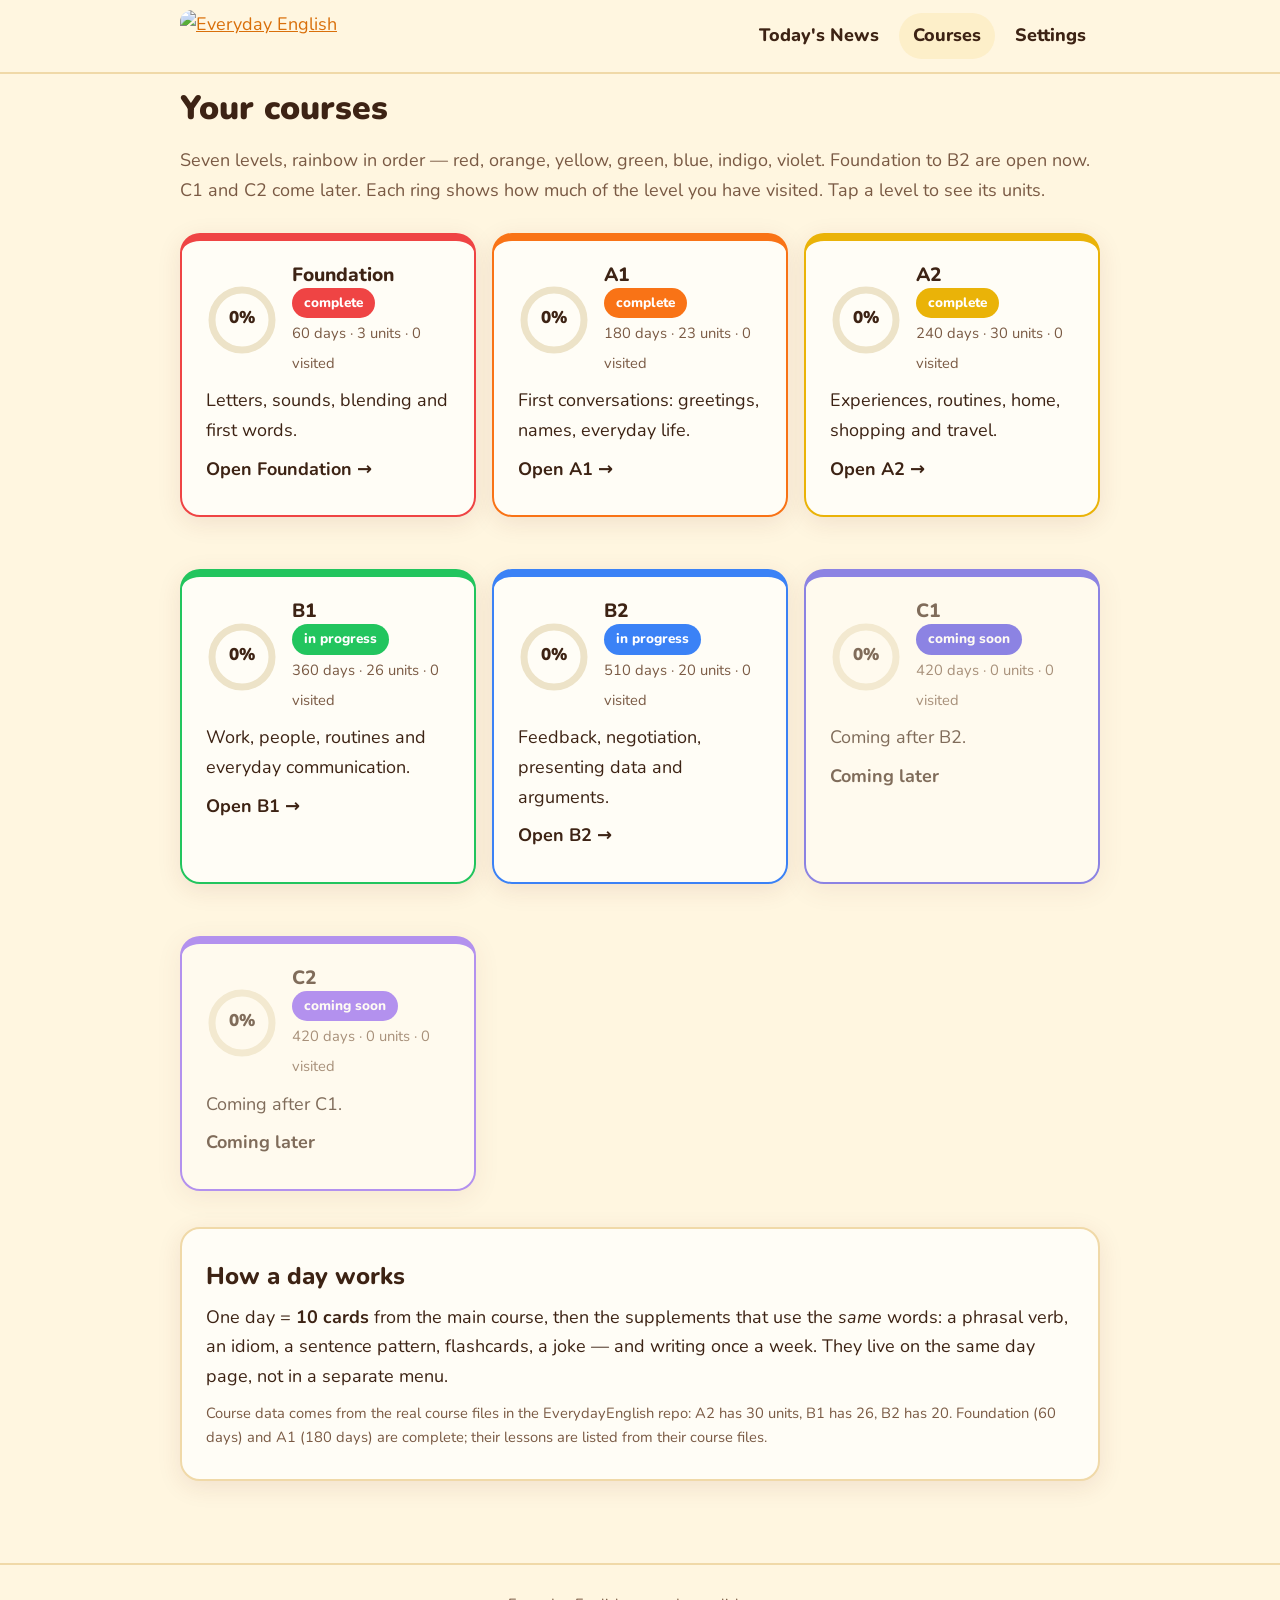
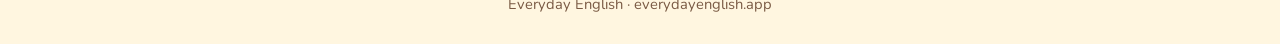
==== website/courses.html @ fe1628c3 "Add Everyday English website v1 (static site in website/)" ====
<!DOCTYPE html>
<html lang="en">
<head>
<meta charset="utf-8">
<meta name="viewport" content="width=device-width, initial-scale=1">
<title>Courses — Everyday English</title>
<link rel="stylesheet" href="styles.css">
<script src="data/data.js"></script>
<script src="app.js"></script>
</head>
<body>
<header class="site"><div class="bar">
  <a class="logo" href="home.html"><img src="assets/logo-wordmark-1.webp" alt="Everyday English"></a>
  <nav class="main">
    <a href="home.html">Today's News</a>
    <a href="courses.html" class="active">Courses</a>
    <a href="settings.html">Settings</a>
  </nav>
</div></header>

<div class="wrap">
  <h1>Your courses</h1>
  <p class="muted">Seven levels, rainbow in order — red, orange, yellow, green, blue, indigo, violet.
  Foundation to B2 are open now. C1 and C2 come later. Each ring shows how much of the
  level you have visited. Tap a level to see its units.</p>

  <div class="grid cols2" id="levelGrid"></div>

  <section class="card">
    <h2>How a day works</h2>
    <p>One day = <strong>10 cards</strong> from the main course, then the supplements that use
    the <em>same</em> words: a phrasal verb, an idiom, a sentence pattern, flashcards,
    a joke — and writing once a week. They live on the same day page, not in a separate menu.</p>
    <p class="small muted">Course data comes from the real course files in the EverydayEnglish repo:
    A2 has 30 units, B1 has 26, B2 has 20. Foundation (60 days) and A1 (180 days) are
    complete; their lessons are listed from their course files.</p>
  </section>
</div>

<footer class="site"><p class="small muted">Everyday English · everydayenglish.app</p></footer>

<script>
(function () {
  var data = window.EE_DATA;
  var order = ['foundation','a1','a2','b1','b2','c1','c2'];
  var grid = document.getElementById('levelGrid');
  order.forEach(function (key) {
    var lv = data.levels[key];
    var units = (data.units[key] || []).length;
    var total = lv.days;
    var vc = EE.visitedCount(key, total);
    var open = lv.status !== 'coming-soon';
    var a = document.createElement('a');
    a.className = 'card accent level-card';
    a.style.setProperty('--level', lv.color);
    a.href = open ? 'level.html?level=' + key : '#';
    if (!open) { a.style.opacity = '.65'; a.onclick = function (e) { e.preventDefault(); }; }
    a.innerHTML =
      '<div class="top"><span class="ring">' + EE.ring(vc.done, vc.total, lv.color, 72) + '</span>' +
      '<div><h3>' + lv.name + '</h3>' +
      '<span class="pill level" style="--level:' + lv.color + '">' + lv.status.replace('-', ' ') + '</span><br>' +
      '<span class="small muted">' + total + ' days · ' + units + ' units · ' + vc.done + ' visited</span></div></div>' +
      '<p>' + EE.esc(lv.note) + '</p>' +
      (open ? '<p><strong>Open ' + lv.name + ' →</strong></p>' : '<p><strong>Coming later</strong></p>');
    grid.appendChild(a);
  });
})();
</script>
</body>
</html>
---- website/styles.css ----
/* Everyday English — v1 styles. CI: warm cream default, Nunito, rounded, large type.
   Themes are chosen in Settings and stored in localStorage (placeholder for
   a Firestore user profile). Level colours come from CI.md (rainbow order). */
@import url('https://fonts.googleapis.com/css2?family=Nunito:wght@400;600;700;800;900&display=swap');

:root{
  --bg:#FFF6E0; --surface:#FFFDF6; --surface-2:#FDEFC9;
  --text:#3D2314; --muted:#7A5A44;
  --primary:#F68A1E; --primary-dark:#D96F0A; --accent:#7A2A1A;
  --border:#F0D9A8; --good:#22C55E; --radius:20px;
  --level:#F68A1E;
  --shadow:0 6px 24px rgba(122,42,26,.10);
}
html[data-theme="male"]{
  --bg:#EAF2F8; --surface:#FFFFFF; --surface-2:#DCEBF5;
  --text:#122A44; --muted:#4A6B8A;
  --primary:#0F766E; --primary-dark:#0B5A54; --accent:#1E3A5F;
  --border:#C3D6E8;
  --shadow:0 6px 24px rgba(30,58,95,.12);
}
html[data-theme="female"]{
  --bg:#FFF5F7; --surface:#FFFFFF; --surface-2:#FDE7F0;
  --text:#4A2B3A; --muted:#8A5A74;
  --primary:#EC4899; --primary-dark:#C9337F; --accent:#7C3AED;
  --border:#F5C6DC;
  --shadow:0 6px 24px rgba(124,58,237,.10);
}
*{box-sizing:border-box}
body{
  margin:0; background:var(--bg); color:var(--text);
  font-family:'Nunito',system-ui,-apple-system,'Segoe UI',sans-serif;
  font-size:18px; line-height:1.65;
}
a{color:var(--primary-dark)}
h1,h2,h3{line-height:1.25;margin:.4em 0 .5em}
h1{font-size:2.1rem;font-weight:900}
h2{font-size:1.5rem;font-weight:800}
h3{font-size:1.2rem;font-weight:800}
p{margin:.5em 0}
.wrap{max-width:960px;margin:0 auto;padding:0 20px 64px}
.narrow{max-width:680px}
header.site{
  position:sticky;top:0;z-index:10;background:var(--bg);
  border-bottom:2px solid var(--border);
}
header.site .bar{max-width:960px;margin:0 auto;padding:10px 20px;
  display:flex;align-items:center;gap:16px;flex-wrap:wrap}
.logo img{height:52px;width:auto;display:block;border-radius:12px}
nav.main{display:flex;gap:6px;flex-wrap:wrap;margin-left:auto}
nav.main a{
  text-decoration:none;color:var(--text);font-weight:800;
  padding:8px 14px;border-radius:999px;
}
nav.main a:hover,nav.main a.active{background:var(--surface-2)}
.card{
  background:var(--surface);border:2px solid var(--border);
  border-radius:var(--radius);padding:22px 24px;margin:18px 0;
  box-shadow:var(--shadow);
}
.card.accent{border-color:var(--level);border-top:8px solid var(--level)}
.pill{
  display:inline-block;padding:4px 12px;border-radius:999px;
  background:var(--surface-2);font-weight:800;font-size:.85rem;
}
.pill.level{background:var(--level);color:#fff}
.btn{
  display:inline-block;border:0;cursor:pointer;text-decoration:none;
  background:var(--primary);color:#fff;font-weight:900;font-size:1.05rem;
  font-family:inherit;padding:14px 26px;border-radius:999px;
  box-shadow:0 4px 0 var(--primary-dark);
}
.btn:hover{filter:brightness(1.05)}
.btn:active{transform:translateY(2px);box-shadow:0 2px 0 var(--primary-dark)}
.btn.ghost{background:var(--surface);color:var(--text);
  border:2px solid var(--border);box-shadow:none}
.btn.google{background:#fff;color:#1f1f1f;border:2px solid #dadce0;box-shadow:0 2px 0 #dadce0}
.btn.apple{background:#111;color:#fff;box-shadow:0 4px 0 #000}
.btn.small{padding:9px 18px;font-size:.95rem}
.muted{color:var(--muted)}
.small{font-size:.92rem}
.grid{display:grid;gap:16px}
.grid.cols2{grid-template-columns:repeat(auto-fit,minmax(260px,1fr))}
.grid.cols3{grid-template-columns:repeat(auto-fit,minmax(200px,1fr))}
.level-card{cursor:pointer;text-decoration:none;color:inherit;display:block}
.level-card .top{display:flex;align-items:center;gap:14px}
.level-card h3{margin:0}
.ring{flex:0 0 auto}
.ring svg{display:block}
.ring .pct{font-weight:900;font-size:.9rem}
.visited-dot{
  display:inline-flex;align-items:center;gap:6px;font-weight:800;font-size:.9rem;
}
.visited-dot .dot{width:12px;height:12px;border-radius:50%;background:#D8C9A8;display:inline-block}
.visited-dot.done{color:var(--good)}
.visited-dot.done .dot{background:var(--good)}
.day-row{
  display:flex;align-items:center;gap:12px;padding:12px 6px;
  border-bottom:1px solid var(--border);text-decoration:none;color:inherit;
}
.day-row:hover{background:var(--surface-2);border-radius:12px}
.day-row .n{
  width:44px;height:44px;border-radius:50%;flex:0 0 auto;
  display:flex;align-items:center;justify-content:center;
  background:var(--surface-2);font-weight:900;
}
.day-row.done .n{background:var(--good);color:#fff}
.day-row .t{flex:1}
.tabs{display:flex;gap:8px;flex-wrap:wrap;margin:12px 0}
.tab{
  border:2px solid var(--border);background:var(--surface);
  font-family:inherit;font-weight:800;font-size:1rem;color:var(--text);
  padding:10px 16px;border-radius:999px;cursor:pointer;
}
.tab.active{background:var(--primary);border-color:var(--primary);color:#fff}
.tabpane{display:none}
.tabpane.active{display:block}
.flashcard{
  background:var(--surface-2);border-radius:16px;padding:20px;
  margin:10px 0;
}
.flashcard .word{font-size:1.6rem;font-weight:900}
.flashcard .ipa{color:var(--muted);font-weight:700}
.kv{display:grid;grid-template-columns:1fr 2fr;gap:6px 14px}
.kv dt{font-weight:900}
.kv dd{margin:0}
.notice{
  background:#FFF3CD;border:2px dashed #D9A406;border-radius:14px;
  padding:14px 18px;margin:16px 0;font-size:.95rem;
}
label{display:block;font-weight:800;margin:14px 0 6px}
select,input[type="time"]{
  font-family:inherit;font-size:1.05rem;padding:10px 14px;
  border:2px solid var(--border);border-radius:12px;background:var(--surface);
  color:var(--text);width:100%;max-width:320px;
}
.steps{display:flex;gap:10px;flex-wrap:wrap;margin:16px 0}
.step{
  flex:1;min-width:140px;text-align:center;padding:12px;border-radius:14px;
  background:var(--surface-2);font-weight:800;
}
.step.on{background:var(--primary);color:#fff}
blockquote{
  margin:12px 0;padding:14px 18px;border-left:6px solid var(--level);
  background:var(--surface-2);border-radius:0 14px 14px 0;font-style:italic;
}
footer.site{border-top:2px solid var(--border);padding:20px;text-align:center}
.theme-pick{display:flex;gap:12px;flex-wrap:wrap}
.theme-swatch{
  border:3px solid var(--border);border-radius:16px;padding:14px;cursor:pointer;
  background:var(--surface);font-family:inherit;font-weight:800;color:var(--text);
  min-width:150px;text-align:left;
}
.theme-swatch.on{border-color:var(--primary);box-shadow:var(--shadow)}
.theme-swatch .dots{display:flex;gap:6px;margin-bottom:8px}
.theme-swatch .dots i{width:22px;height:22px;border-radius:50%;display:block}
@media (max-width:600px){body{font-size:17px}h1{font-size:1.7rem}.logo img{height:42px}}
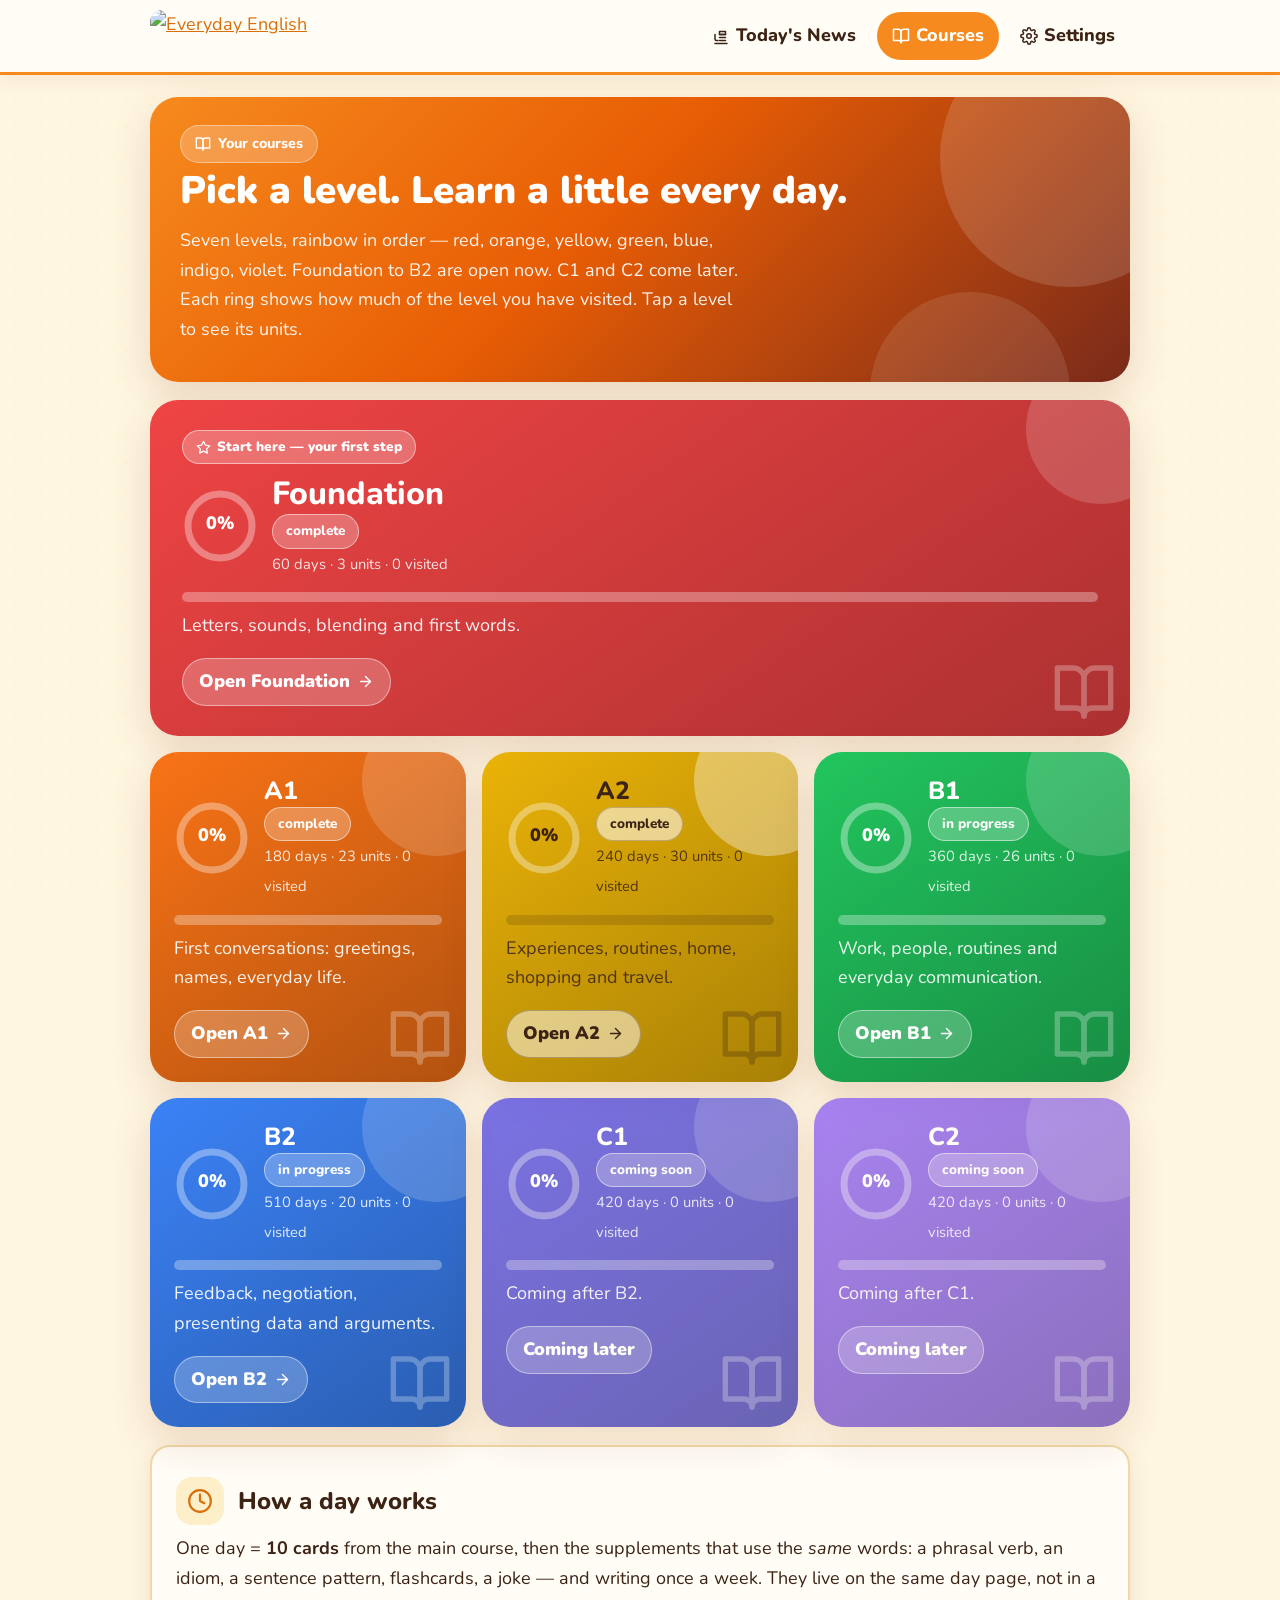
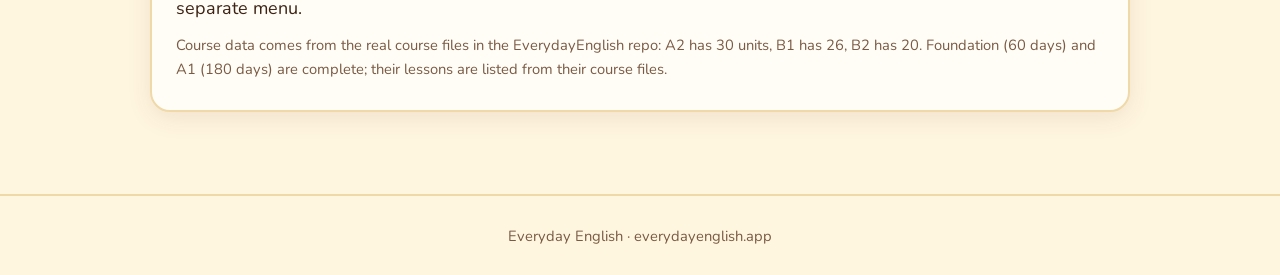
==== commit 5b537b15: "Website v2: professional design, SVG icons, colour blocks, Foundation full-width layout" ====
--- a/website/courses.html
+++ b/website/courses.html
@@ -5,6 +5,7 @@
 <meta name="viewport" content="width=device-width, initial-scale=1">
 <title>Courses — Everyday English</title>
 <link rel="stylesheet" href="styles.css">
+<style>body{background:#FFF6E0;color:#3D2314;font-family:'Nunito',system-ui,sans-serif}img{max-width:100%}</style>
 <script src="data/data.js"></script>
 <script src="app.js"></script>
 </head>
@@ -12,22 +13,28 @@
 <header class="site"><div class="bar">
   <a class="logo" href="home.html"><img src="assets/logo-wordmark-1.webp" alt="Everyday English"></a>
   <nav class="main">
-    <a href="home.html">Today's News</a>
-    <a href="courses.html" class="active">Courses</a>
-    <a href="settings.html">Settings</a>
+    <a href="home.html"><svg viewBox="0 0 24 24" fill="none" stroke="currentColor" stroke-width="2" stroke-linecap="round" stroke-linejoin="round"><path d="M4 22h16"/><path d="M18 14h-8"/><path d="M18 18h-8"/><path d="M18 10h-8"/><path d="M10 6h8v4h-8zM4 10v6a2 2 0 0 0 2 2h2"/></svg>Today's News</a>
+    <a href="courses.html" class="active"><svg viewBox="0 0 24 24" fill="none" stroke="currentColor" stroke-width="2" stroke-linecap="round" stroke-linejoin="round"><path d="M2 3h6a4 4 0 0 1 4 4v14a3 3 0 0 0-3-3H2z"/><path d="M22 3h-6a4 4 0 0 0-4 4v14a3 3 0 0 1 3-3h7z"/></svg>Courses</a>
+    <a href="settings.html"><svg viewBox="0 0 24 24" fill="none" stroke="currentColor" stroke-width="2" stroke-linecap="round" stroke-linejoin="round"><circle cx="12" cy="12" r="3"/><path d="M19.4 15a1.65 1.65 0 0 0 .33 1.82l.06.06a2 2 0 1 1-2.83 2.83l-.06-.06a1.65 1.65 0 0 0-1.82-.33 1.65 1.65 0 0 0-1 1.51V21a2 2 0 1 1-4 0v-.09A1.65 1.65 0 0 0 9 19.4a1.65 1.65 0 0 0-1.82.33l-.06.06a2 2 0 1 1-2.83-2.83l.06-.06a1.65 1.65 0 0 0 .33-1.82 1.65 1.65 0 0 0-1.51-1H3a2 2 0 1 1 0-4h.09A1.65 1.65 0 0 0 4.6 9a1.65 1.65 0 0 0-.33-1.82l-.06-.06a2 2 0 1 1 2.83-2.83l.06.06a1.65 1.65 0 0 0 1.82.33H9a1.65 1.65 0 0 0 1-1.51V3a2 2 0 1 1 4 0v.09a1.65 1.65 0 0 0 1 1.51 1.65 1.65 0 0 0 1.82-.33l.06-.06a2 2 0 1 1 2.83 2.83l-.06.06a1.65 1.65 0 0 0-.33 1.82V9a1.65 1.65 0 0 0 1.51 1H21a2 2 0 1 1 0 4h-.09a1.65 1.65 0 0 0-1.51 1z"/></svg>Settings</a>
   </nav>
 </div></header>
 
 <div class="wrap">
-  <h1>Your courses</h1>
-  <p class="muted">Seven levels, rainbow in order — red, orange, yellow, green, blue, indigo, violet.
-  Foundation to B2 are open now. C1 and C2 come later. Each ring shows how much of the
-  level you have visited. Tap a level to see its units.</p>
+  <section class="hero" style="padding:28px 30px">
+    <span class="hero-badge"><svg viewBox="0 0 24 24" fill="none" stroke="currentColor" stroke-width="2" stroke-linecap="round" stroke-linejoin="round"><path d="M2 3h6a4 4 0 0 1 4 4v14a3 3 0 0 0-3-3H2z"/><path d="M22 3h-6a4 4 0 0 0-4 4v14a3 3 0 0 1 3-3h7z"/></svg>Your courses</span>
+    <h1>Pick a level. Learn a little every day.</h1>
+    <p>Seven levels, rainbow in order — red, orange, yellow, green, blue, indigo, violet.
+    Foundation to B2 are open now. C1 and C2 come later. Each ring shows how much of the
+    level you have visited. Tap a level to see its units.</p>
+  </section>
 
-  <div class="grid cols2" id="levelGrid"></div>
+  <div class="grid cols2" id="levelGrid" style="margin-top:18px"></div>
 
   <section class="card">
-    <h2>How a day works</h2>
+    <div class="section-head">
+      <span class="ic-tile"><svg viewBox="0 0 24 24" fill="none" stroke="currentColor" stroke-width="2" stroke-linecap="round" stroke-linejoin="round"><circle cx="12" cy="12" r="10"/><polyline points="12 6 12 12 16 14"/></svg></span>
+      <h2>How a day works</h2>
+    </div>
     <p>One day = <strong>10 cards</strong> from the main course, then the supplements that use
     the <em>same</em> words: a phrasal verb, an idiom, a sentence pattern, flashcards,
     a joke — and writing once a week. They live on the same day page, not in a separate menu.</p>
@@ -49,19 +56,24 @@
     var units = (data.units[key] || []).length;
     var total = lv.days;
     var vc = EE.visitedCount(key, total);
+    var pct = total ? Math.round(100 * vc.done / total) : 0;
     var open = lv.status !== 'coming-soon';
     var a = document.createElement('a');
-    a.className = 'card accent level-card';
+    a.className = 'level-card' + (open ? '' : ' coming') + (key === 'foundation' ? ' featured' : '');
+    a.setAttribute('data-level', key);
     a.style.setProperty('--level', lv.color);
     a.href = open ? 'level.html?level=' + key : '#';
-    if (!open) { a.style.opacity = '.65'; a.onclick = function (e) { e.preventDefault(); }; }
+    if (!open) { a.onclick = function (e) { e.preventDefault(); }; }
     a.innerHTML =
-      '<div class="top"><span class="ring">' + EE.ring(vc.done, vc.total, lv.color, 72) + '</span>' +
-      '<div><h3>' + lv.name + '</h3>' +
-      '<span class="pill level" style="--level:' + lv.color + '">' + lv.status.replace('-', ' ') + '</span><br>' +
-      '<span class="small muted">' + total + ' days · ' + units + ' units · ' + vc.done + ' visited</span></div></div>' +
+      '<span class="big-icon">' + EE.icon('book') + '</span>' +
+      (key === 'foundation' ? '<span class="start-badge">' + EE.icon('star') + ' Start here — your first step</span>' : '') +
+      '<div class="top"><span class="ring">' + EE.ring(vc.done, vc.total, lv.color, 76) + '</span>' +
+      '<div class="body"><h3>' + lv.name + '</h3>' +
+      '<span class="pill level" data-level="' + key + '">' + lv.status.replace('-', ' ') + '</span><br>' +
+      '<span class="small">' + total + ' days · ' + units + ' units · ' + vc.done + ' visited</span></div></div>' +
+      '<div class="progress"><i style="width:' + pct + '%"></i></div>' +
       '<p>' + EE.esc(lv.note) + '</p>' +
-      (open ? '<p><strong>Open ' + lv.name + ' →</strong></p>' : '<p><strong>Coming later</strong></p>');
+      '<span class="go">' + (open ? 'Open ' + lv.name + ' ' + EE.icon('arrow') : 'Coming later') + '</span>';
     grid.appendChild(a);
   });
 })();
--- a/website/styles.css
+++ b/website/styles.css
@@ -1,35 +1,59 @@
-/* Everyday English — v1 styles. CI: warm cream default, Nunito, rounded, large type.
+/* Everyday English — v2 design system.
+   CI: warm cream default, Nunito, rounded, large type. Wordmark No.1 only, no icon.
+   Level colours (rainbow, CI.md): Foundation #EF4444, A1 #F97316, A2 #EAB308,
+   B1 #22C55E, B2 #3B82F6, C1 #4F46E5, C2 #8B5CF6.
    Themes are chosen in Settings and stored in localStorage (placeholder for
-   a Firestore user profile). Level colours come from CI.md (rainbow order). */
+   a Firestore user profile). */
 @import url('https://fonts.googleapis.com/css2?family=Nunito:wght@400;600;700;800;900&display=swap');
 
 :root{
-  --bg:#FFF6E0; --surface:#FFFDF6; --surface-2:#FDEFC9;
-  --text:#3D2314; --muted:#7A5A44;
-  --primary:#F68A1E; --primary-dark:#D96F0A; --accent:#7A2A1A;
-  --border:#F0D9A8; --good:#22C55E; --radius:20px;
+  --bg:#FFF6E0; --surface:#FFFDF6; --surface-2:#FDEFC9; --surface-3:#FFF1D6;
+  --text:#3D2314; --muted:#7A5A44; --muted-2:#9C7B62;
+  --primary:#F68A1E; --primary-dark:#D96F0A; --primary-deep:#E85D04;
+  --accent:#7A2A1A;
+  --border:#F0D9A8; --good:#22C55E; --good-dark:#15803D;
+  --radius:20px; --radius-lg:28px;
   --level:#F68A1E;
   --shadow:0 6px 24px rgba(122,42,26,.10);
+  --shadow-lg:0 14px 40px rgba(122,42,26,.16);
+  --grad-hero:linear-gradient(135deg,#F68A1E 0%,#E85D04 45%,#7A2A1A 100%);
+  --grad-news:linear-gradient(135deg,#1E3A5F 0%,#4F46E5 55%,#7C3AED 100%);
+  --grad-warm:linear-gradient(135deg,#FFE8B3,#FFD166);
 }
 html[data-theme="male"]{
-  --bg:#EAF2F8; --surface:#FFFFFF; --surface-2:#DCEBF5;
-  --text:#122A44; --muted:#4A6B8A;
-  --primary:#0F766E; --primary-dark:#0B5A54; --accent:#1E3A5F;
+  --bg:#EAF2F8; --surface:#FFFFFF; --surface-2:#DCEBF5; --surface-3:#EAF2F8;
+  --text:#122A44; --muted:#4A6B8A; --muted-2:#6B8CA8;
+  --primary:#0F766E; --primary-dark:#0B5A54; --primary-deep:#0F766E;
+  --accent:#1E3A5F;
   --border:#C3D6E8;
   --shadow:0 6px 24px rgba(30,58,95,.12);
+  --shadow-lg:0 14px 40px rgba(30,58,95,.18);
+  --grad-hero:linear-gradient(135deg,#1E3A5F 0%,#0F766E 60%,#F68A1E 100%);
+  --grad-news:linear-gradient(135deg,#122A44 0%,#1E3A5F 55%,#0F766E 100%);
+  --grad-warm:linear-gradient(135deg,#DCEBF5,#BFE3DD);
 }
 html[data-theme="female"]{
-  --bg:#FFF5F7; --surface:#FFFFFF; --surface-2:#FDE7F0;
-  --text:#4A2B3A; --muted:#8A5A74;
-  --primary:#EC4899; --primary-dark:#C9337F; --accent:#7C3AED;
+  --bg:#FFF5F7; --surface:#FFFFFF; --surface-2:#FDE7F0; --surface-3:#FFF0F5;
+  --text:#4A2B3A; --muted:#8A5A74; --muted-2:#A87A96;
+  --primary:#EC4899; --primary-dark:#C9337F; --primary-deep:#DB2777;
+  --accent:#7C3AED;
   --border:#F5C6DC;
   --shadow:0 6px 24px rgba(124,58,237,.10);
+  --shadow-lg:0 14px 40px rgba(124,58,237,.16);
+  --grad-hero:linear-gradient(135deg,#F9A8D4 0%,#EC4899 50%,#7C3AED 100%);
+  --grad-news:linear-gradient(135deg,#7C3AED 0%,#EC4899 55%,#F9A8D4 100%);
+  --grad-warm:linear-gradient(135deg,#FDE7F0,#E9D5FF);
 }
 *{box-sizing:border-box}
 body{
   margin:0; background:var(--bg); color:var(--text);
   font-family:'Nunito',system-ui,-apple-system,'Segoe UI',sans-serif;
   font-size:18px; line-height:1.65;
+}
+body::before{ /* subtle warm dot texture across the whole site */
+  content:""; position:fixed; inset:0; z-index:-1; pointer-events:none;
+  background-image:radial-gradient(rgba(246,138,30,.07) 1.5px, transparent 1.5px);
+  background-size:28px 28px;
 }
 a{color:var(--primary-dark)}
 h1,h2,h3{line-height:1.25;margin:.4em 0 .5em}
@@ -37,42 +61,58 @@
 h2{font-size:1.5rem;font-weight:800}
 h3{font-size:1.2rem;font-weight:800}
 p{margin:.5em 0}
-.wrap{max-width:960px;margin:0 auto;padding:0 20px 64px}
-.narrow{max-width:680px}
+.wrap{max-width:1020px;margin:0 auto;padding:0 20px 64px}
+.narrow{max-width:720px}
+
+/* ---------- header ---------- */
 header.site{
-  position:sticky;top:0;z-index:10;background:var(--bg);
-  border-bottom:2px solid var(--border);
-}
-header.site .bar{max-width:960px;margin:0 auto;padding:10px 20px;
+  position:sticky;top:0;z-index:10;background:var(--surface);
+  border-bottom:3px solid var(--primary);
+  box-shadow:0 4px 18px rgba(122,42,26,.08);
+}
+header.site .bar{max-width:1020px;margin:0 auto;padding:10px 20px;
   display:flex;align-items:center;gap:16px;flex-wrap:wrap}
 .logo img{height:52px;width:auto;display:block;border-radius:12px}
+.logo{flex:0 0 auto}
 nav.main{display:flex;gap:6px;flex-wrap:wrap;margin-left:auto}
 nav.main a{
+  display:inline-flex;align-items:center;gap:6px;
   text-decoration:none;color:var(--text);font-weight:800;
-  padding:8px 14px;border-radius:999px;
-}
-nav.main a:hover,nav.main a.active{background:var(--surface-2)}
+  padding:9px 15px;border-radius:999px;
+}
+nav.main a svg{width:18px;height:18px}
+nav.main a:hover{background:var(--surface-2)}
+nav.main a.active{background:var(--primary);color:#fff}
+
+/* ---------- generic blocks ---------- */
 .card{
   background:var(--surface);border:2px solid var(--border);
   border-radius:var(--radius);padding:22px 24px;margin:18px 0;
   box-shadow:var(--shadow);
 }
 .card.accent{border-color:var(--level);border-top:8px solid var(--level)}
+.card.flat{box-shadow:none}
 .pill{
-  display:inline-block;padding:4px 12px;border-radius:999px;
+  display:inline-flex;align-items:center;gap:6px;
+  padding:5px 13px;border-radius:999px;
   background:var(--surface-2);font-weight:800;font-size:.85rem;
 }
+.pill svg{width:15px;height:15px}
 .pill.level{background:var(--level);color:#fff}
+.pill.level[data-level="a2"]{color:#3D2314}
+.pill.white{background:rgba(255,255,255,.22);color:#fff}
 .btn{
-  display:inline-block;border:0;cursor:pointer;text-decoration:none;
+  display:inline-flex;align-items:center;gap:8px;border:0;cursor:pointer;text-decoration:none;
   background:var(--primary);color:#fff;font-weight:900;font-size:1.05rem;
   font-family:inherit;padding:14px 26px;border-radius:999px;
   box-shadow:0 4px 0 var(--primary-dark);
 }
-.btn:hover{filter:brightness(1.05)}
+.btn svg{width:20px;height:20px}
+.btn:hover{filter:brightness(1.06)}
 .btn:active{transform:translateY(2px);box-shadow:0 2px 0 var(--primary-dark)}
 .btn.ghost{background:var(--surface);color:var(--text);
   border:2px solid var(--border);box-shadow:none}
+.btn.white{background:#fff;color:var(--accent);box-shadow:0 4px 0 rgba(0,0,0,.18)}
 .btn.google{background:#fff;color:#1f1f1f;border:2px solid #dadce0;box-shadow:0 2px 0 #dadce0}
 .btn.apple{background:#111;color:#fff;box-shadow:0 4px 0 #000}
 .btn.small{padding:9px 18px;font-size:.95rem}
@@ -81,9 +121,162 @@
 .grid{display:grid;gap:16px}
 .grid.cols2{grid-template-columns:repeat(auto-fit,minmax(260px,1fr))}
 .grid.cols3{grid-template-columns:repeat(auto-fit,minmax(200px,1fr))}
-.level-card{cursor:pointer;text-decoration:none;color:inherit;display:block}
-.level-card .top{display:flex;align-items:center;gap:14px}
-.level-card h3{margin:0}
+
+/* ---------- icons ---------- */
+.ic{width:22px;height:22px;flex:0 0 auto}
+.ic-tile{
+  width:52px;height:52px;border-radius:16px;flex:0 0 auto;
+  display:inline-flex;align-items:center;justify-content:center;
+  background:var(--surface-2);color:var(--primary-dark);
+}
+.ic-tile svg{width:28px;height:28px}
+.ic-tile.solid{background:var(--primary);color:#fff}
+.ic-tile.white{background:rgba(255,255,255,.22);color:#fff}
+.ic-tile.level{background:var(--level);color:#fff}
+.section-head{display:flex;align-items:center;gap:14px;margin:8px 0 4px}
+.section-head h2{margin:0}
+.section-head .ic-tile{width:48px;height:48px}
+.section-head .ic-tile svg{width:26px;height:26px}
+
+/* ---------- hero / stat chips ---------- */
+.hero{
+  background:var(--grad-hero);color:#fff;border-radius:var(--radius-lg);
+  padding:36px 32px;margin:22px 0 8px;box-shadow:var(--shadow-lg);
+  position:relative;overflow:hidden;
+}
+.hero::after{
+  content:"";position:absolute;right:-70px;top:-70px;width:260px;height:260px;
+  border-radius:50%;background:rgba(255,255,255,.14);
+}
+.hero::before{
+  content:"";position:absolute;right:60px;bottom:-110px;width:200px;height:200px;
+  border-radius:50%;background:rgba(255,255,255,.10);
+}
+.hero h1{color:#fff;margin:.1em 0 .3em;font-size:2.4rem}
+.hero p{color:rgba(255,255,255,.92);max-width:560px}
+.hero .logo-band{background:#FFF6E0;border-radius:18px;padding:10px 18px;display:inline-block}
+.hero .logo-band img{height:56px;width:auto;display:block}
+.hero-badge{
+  display:inline-flex;align-items:center;gap:7px;background:rgba(255,255,255,.22);
+  border:1px solid rgba(255,255,255,.4);color:#fff;font-weight:800;font-size:.9rem;
+  padding:6px 14px;border-radius:999px;
+}
+.hero-badge svg{width:16px;height:16px}
+.stat-chips{display:flex;gap:10px;flex-wrap:wrap;margin:18px 0 4px;position:relative;z-index:1}
+.stat-chip{
+  display:inline-flex;align-items:center;gap:8px;background:rgba(255,255,255,.18);
+  border:1px solid rgba(255,255,255,.35);border-radius:999px;padding:8px 15px;
+  font-weight:800;color:#fff;
+}
+.stat-chip svg{width:18px;height:18px}
+.stat-chip b{font-size:1.05rem}
+
+/* ---------- feature cards ---------- */
+.feature-card{
+  background:var(--surface);border:2px solid var(--border);border-radius:var(--radius);
+  padding:22px;box-shadow:var(--shadow);
+}
+.feature-card h3{margin:12px 0 4px}
+.feature-card p{margin:4px 0;color:var(--muted)}
+.feature-card .ic-tile{width:56px;height:56px;border-radius:18px}
+.feature-card .ic-tile svg{width:30px;height:30px}
+.feature-card:nth-child(1) .ic-tile{background:#FFE4C7;color:#D96F0A}
+.feature-card:nth-child(2) .ic-tile{background:#DCEBF5;color:#1E3A5F}
+.feature-card:nth-child(3) .ic-tile{background:#FDE7F0;color:#C9337F}
+
+/* ---------- level cards: full colour blocks ---------- */
+.level-card{
+  cursor:pointer;text-decoration:none;color:#fff;display:block;
+  background:linear-gradient(145deg,var(--level),color-mix(in srgb,var(--level) 72%,#000));
+  border-radius:var(--radius-lg);padding:24px;box-shadow:var(--shadow-lg);
+  border:0;position:relative;overflow:hidden;
+}
+.level-card::after{
+  content:"";position:absolute;right:-46px;top:-46px;width:150px;height:150px;
+  border-radius:50%;background:rgba(255,255,255,.16);
+}
+.level-card h3{margin:0;color:#fff;font-size:1.55rem}
+.level-card p{color:rgba(255,255,255,.92)}
+.level-card .small{color:rgba(255,255,255,.85)}
+.level-card .top{display:flex;align-items:center;gap:14px;position:relative;z-index:1}
+.level-card .body{position:relative;z-index:1}
+.level-card .ring{color:#fff}
+.level-card .ring svg circle:first-child{stroke:rgba(255,255,255,.35)}
+.level-card .ring svg text{fill:#fff}
+.level-card .pill.level{background:rgba(255,255,255,.25);color:#fff;border:1px solid rgba(255,255,255,.5)}
+.level-card[data-level="a2"]{color:#3D2314}
+.level-card[data-level="a2"] h3{color:#3D2314}
+.level-card[data-level="a2"] p,.level-card[data-level="a2"] .small{color:rgba(61,35,20,.85)}
+.level-card[data-level="a2"] .pill.level{background:rgba(255,255,255,.55);color:#3D2314;border-color:rgba(61,35,20,.25)}
+.level-card[data-level="a2"] .ring{color:#3D2314}
+.level-card[data-level="a2"] .ring svg text{fill:#3D2314}
+.level-card[data-level="a2"]::after{background:rgba(255,255,255,.35)}
+.level-card .progress{height:10px;border-radius:999px;background:rgba(255,255,255,.3);overflow:hidden;margin:14px 0 6px}
+.level-card .progress i{display:block;height:100%;background:#fff;border-radius:999px}
+.level-card[data-level="a2"] .progress{background:rgba(61,35,20,.18)}
+.level-card[data-level="a2"] .progress i{background:#3D2314}
+.level-card .go{
+  display:inline-flex;align-items:center;gap:7px;font-weight:900;margin-top:8px;
+  background:rgba(255,255,255,.22);border:1px solid rgba(255,255,255,.45);
+  padding:8px 16px;border-radius:999px;
+}
+.level-card[data-level="a2"] .go{background:rgba(255,255,255,.5);border-color:rgba(61,35,20,.3)}
+.level-card .go svg{width:17px;height:17px}
+.level-card.coming{opacity:.75}
+.level-card .big-icon{
+  position:absolute;right:14px;bottom:12px;width:64px;height:64px;opacity:.28;
+}
+.level-card .big-icon svg{width:100%;height:100%}
+
+/* level choice buttons on the landing page */
+.level-choice{
+  border:3px solid var(--border);border-radius:18px;padding:16px;cursor:pointer;
+  background:var(--surface);font-family:inherit;color:var(--text);
+  text-align:left;position:relative;overflow:hidden;
+}
+.level-choice::before{content:"";display:block;height:10px;border-radius:999px;
+  background:var(--level);margin-bottom:12px}
+.level-choice.on{border-color:var(--primary);box-shadow:var(--shadow-lg);transform:translateY(-2px)}
+.level-choice:disabled{opacity:.55;cursor:not-allowed}
+.level-choice strong{font-size:1.15rem}
+.level-choice .ic-tile{width:44px;height:44px;border-radius:13px;margin-bottom:8px}
+.level-choice .ic-tile svg{width:24px;height:24px}
+
+/* ---------- news ---------- */
+.news-hero{
+  background:var(--grad-news);color:#fff;border-radius:var(--radius-lg);
+  padding:32px;margin:20px 0;box-shadow:var(--shadow-lg);position:relative;overflow:hidden;
+}
+.news-hero::after{content:"";position:absolute;right:-60px;bottom:-90px;width:220px;height:220px;
+  border-radius:50%;background:rgba(255,255,255,.12)}
+.news-hero h1{color:#fff;margin:.3em 0;font-size:2rem}
+.news-hero p{color:rgba(255,255,255,.9)}
+.news-hero .meta{color:rgba(255,255,255,.85);font-weight:700}
+.vocab-grid{display:grid;grid-template-columns:repeat(auto-fit,minmax(240px,1fr));gap:12px;margin:12px 0}
+.vocab-card{
+  background:var(--surface-2);border:2px solid var(--border);border-left:8px solid var(--primary);
+  border-radius:16px;padding:14px 16px;
+}
+.vocab-card .word{font-size:1.2rem;font-weight:900}
+.vocab-card .ipa{color:var(--muted);font-weight:700;font-size:.92rem}
+.vocab-card p{margin:4px 0}
+.grammar-block{
+  background:var(--surface-3);border:2px solid var(--border);border-left:8px solid var(--level,#F68A1E);
+  border-radius:16px;padding:16px 18px;margin:12px 0;
+}
+.grammar-block h3{margin-top:0}
+.num-list{counter-reset:item;list-style:none;padding:0}
+.num-list li{
+  counter-increment:item;position:relative;padding:12px 12px 12px 52px;margin:10px 0;
+  background:var(--surface-2);border-radius:14px;
+}
+.num-list li::before{
+  content:counter(item);position:absolute;left:10px;top:10px;width:30px;height:30px;
+  border-radius:50%;background:var(--primary);color:#fff;font-weight:900;
+  display:flex;align-items:center;justify-content:center;
+}
+
+/* ---------- day / lesson ---------- */
 .ring{flex:0 0 auto}
 .ring svg{display:block}
 .ring .pct{font-weight:900;font-size:.9rem}
@@ -91,7 +284,7 @@
   display:inline-flex;align-items:center;gap:6px;font-weight:800;font-size:.9rem;
 }
 .visited-dot .dot{width:12px;height:12px;border-radius:50%;background:#D8C9A8;display:inline-block}
-.visited-dot.done{color:var(--good)}
+.visited-dot.done{color:var(--good-dark)}
 .visited-dot.done .dot{background:var(--good)}
 .day-row{
   display:flex;align-items:center;gap:12px;padding:12px 6px;
@@ -103,23 +296,41 @@
   display:flex;align-items:center;justify-content:center;
   background:var(--surface-2);font-weight:900;
 }
+.day-row .n svg{width:22px;height:22px}
 .day-row.done .n{background:var(--good);color:#fff}
 .day-row .t{flex:1}
 .tabs{display:flex;gap:8px;flex-wrap:wrap;margin:12px 0}
 .tab{
+  display:inline-flex;align-items:center;gap:7px;
   border:2px solid var(--border);background:var(--surface);
   font-family:inherit;font-weight:800;font-size:1rem;color:var(--text);
   padding:10px 16px;border-radius:999px;cursor:pointer;
 }
-.tab.active{background:var(--primary);border-color:var(--primary);color:#fff}
+.tab svg{width:18px;height:18px}
+.tab.active{background:var(--level,#F68A1E);border-color:var(--level,#F68A1E);color:#fff}
 .tabpane{display:none}
 .tabpane.active{display:block}
 .flashcard{
-  background:var(--surface-2);border-radius:16px;padding:20px;
-  margin:10px 0;
+  background:var(--surface-2);border:2px solid var(--border);
+  border-top:8px solid var(--level,#F68A1E);
+  border-radius:16px;padding:20px;margin:10px 0;
 }
 .flashcard .word{font-size:1.6rem;font-weight:900}
 .flashcard .ipa{color:var(--muted);font-weight:700}
+.flashcard .num-badge{
+  display:inline-flex;align-items:center;justify-content:center;
+  width:34px;height:34px;border-radius:50%;background:var(--level,#F68A1E);color:#fff;
+  font-weight:900;margin-right:8px;vertical-align:middle;
+}
+.lesson-head{
+  background:linear-gradient(135deg,var(--level),color-mix(in srgb,var(--level) 70%,#000));
+  color:#fff;border-radius:var(--radius-lg);padding:26px 28px;margin:18px 0;box-shadow:var(--shadow-lg);
+}
+.lesson-head[data-level="a2"]{color:#3D2314}
+.lesson-head[data-level="a2"] h1{color:#3D2314}
+.lesson-head[data-level="a2"] .pill.level{background:rgba(255,255,255,.55);color:#3D2314}
+.lesson-head h1{color:#fff;margin:.2em 0}
+.lesson-head .pill.level{background:rgba(255,255,255,.25);color:#fff;border:1px solid rgba(255,255,255,.5)}
 .kv{display:grid;grid-template-columns:1fr 2fr;gap:6px 14px}
 .kv dt{font-weight:900}
 .kv dd{margin:0}
@@ -135,22 +346,73 @@
 }
 .steps{display:flex;gap:10px;flex-wrap:wrap;margin:16px 0}
 .step{
-  flex:1;min-width:140px;text-align:center;padding:12px;border-radius:14px;
-  background:var(--surface-2);font-weight:800;
-}
-.step.on{background:var(--primary);color:#fff}
+  flex:1;min-width:140px;text-align:center;padding:14px 12px;border-radius:16px;
+  background:var(--surface);border:2px solid var(--border);font-weight:800;
+}
+.step .step-num{
+  display:inline-flex;align-items:center;justify-content:center;
+  width:30px;height:30px;border-radius:50%;background:var(--surface-2);
+  margin-right:6px;font-weight:900;
+}
+.step.on{background:var(--primary);border-color:var(--primary);color:#fff}
+.step.on .step-num{background:rgba(255,255,255,.25);color:#fff}
 blockquote{
-  margin:12px 0;padding:14px 18px;border-left:6px solid var(--level);
+  margin:12px 0;padding:16px 20px;border-left:6px solid var(--primary);
   background:var(--surface-2);border-radius:0 14px 14px 0;font-style:italic;
 }
 footer.site{border-top:2px solid var(--border);padding:20px;text-align:center}
 .theme-pick{display:flex;gap:12px;flex-wrap:wrap}
 .theme-swatch{
-  border:3px solid var(--border);border-radius:16px;padding:14px;cursor:pointer;
+  border:3px solid var(--border);border-radius:16px;padding:0;cursor:pointer;overflow:hidden;
   background:var(--surface);font-family:inherit;font-weight:800;color:var(--text);
-  min-width:150px;text-align:left;
-}
-.theme-swatch.on{border-color:var(--primary);box-shadow:var(--shadow)}
+  min-width:170px;text-align:left;
+}
+.theme-swatch.on{border-color:var(--primary);box-shadow:var(--shadow-lg)}
+.theme-swatch .preview{height:74px}
+.theme-swatch .preview.warm{background:linear-gradient(135deg,#FFF6E0 0%,#F68A1E 60%,#7A2A1A 100%)}
+.theme-swatch .preview.navy{background:linear-gradient(135deg,#EAF2F8 0%,#1E3A5F 55%,#0F766E 100%)}
+.theme-swatch .preview.pink{background:linear-gradient(135deg,#FFF5F7 0%,#F9A8D4 55%,#7C3AED 100%)}
+.theme-swatch .label{padding:12px 14px}
 .theme-swatch .dots{display:flex;gap:6px;margin-bottom:8px}
-.theme-swatch .dots i{width:22px;height:22px;border-radius:50%;display:block}
-@media (max-width:600px){body{font-size:17px}h1{font-size:1.7rem}.logo img{height:42px}}
+.theme-swatch .dots i{width:22px;height:22px;border-radius:50%;display:block;border:1px solid rgba(0,0,0,.12)}
+.unit-head{
+  display:flex;gap:14px;align-items:center;
+  background:var(--surface-2);border:2px solid var(--border);border-left:8px solid var(--level,#F68A1E);
+  border-radius:16px;padding:16px 18px;margin:14px 0;
+}
+@media (max-width:600px){
+  body{font-size:17px}h1{font-size:1.7rem}.logo img{height:42px}
+  .hero{padding:26px 20px}.hero h1{font-size:1.9rem}
+  .news-hero{padding:24px 20px}
+  .kv{grid-template-columns:1fr}
+}
+
+/* ---------- v2 layout correction: Foundation is a full-width featured card ----------
+   Order top to bottom: Foundation (full width), A1 | A2, B1 | B2, C1 | C2.
+   No 2-column grid with a lone C2 and an empty cell. */
+.level-choice.featured{
+  grid-column:1 / -1;
+  background:linear-gradient(135deg,#EF4444 0%,#DC2626 55%,#991B1B 100%);
+  color:#fff;border:0;padding:24px 26px;
+  display:flex;flex-direction:column;align-items:flex-start;gap:2px;
+}
+.level-choice.featured::before{background:rgba(255,255,255,.55)}
+.level-choice.featured strong{font-size:1.5rem;color:#fff}
+.level-choice.featured .muted,.level-choice.featured .small{color:rgba(255,255,255,.92)}
+.level-choice.featured .ic-tile{background:rgba(255,255,255,.22);color:#fff}
+.level-choice.featured .start-badge{
+  display:inline-flex;align-items:center;gap:6px;background:#fff;color:#991B1B;
+  font-weight:900;font-size:.85rem;padding:5px 13px;border-radius:999px;margin-bottom:6px;
+}
+.start-badge svg{width:15px;height:15px;flex:0 0 auto}
+.level-choice.featured.on{box-shadow:0 0 0 4px #fff,0 0 0 7px var(--primary);transform:none}
+.level-card.featured{grid-column:1 / -1;padding:30px 32px}
+.level-card.featured h3{font-size:2rem}
+.level-card.featured .start-badge{
+  display:inline-flex;align-items:center;gap:6px;background:rgba(255,255,255,.25);
+  border:1px solid rgba(255,255,255,.5);color:#fff;
+  font-weight:900;font-size:.85rem;padding:5px 13px;border-radius:999px;margin-bottom:10px;
+}
+/* A2 yellow: dark text on its lesson header, and a dark progress bar. */
+.lesson-head[data-level="a2"] p{color:rgba(61,35,20,.85)}
+.lesson-head[data-level="a2"] .progress{background:rgba(61,35,20,.18)}
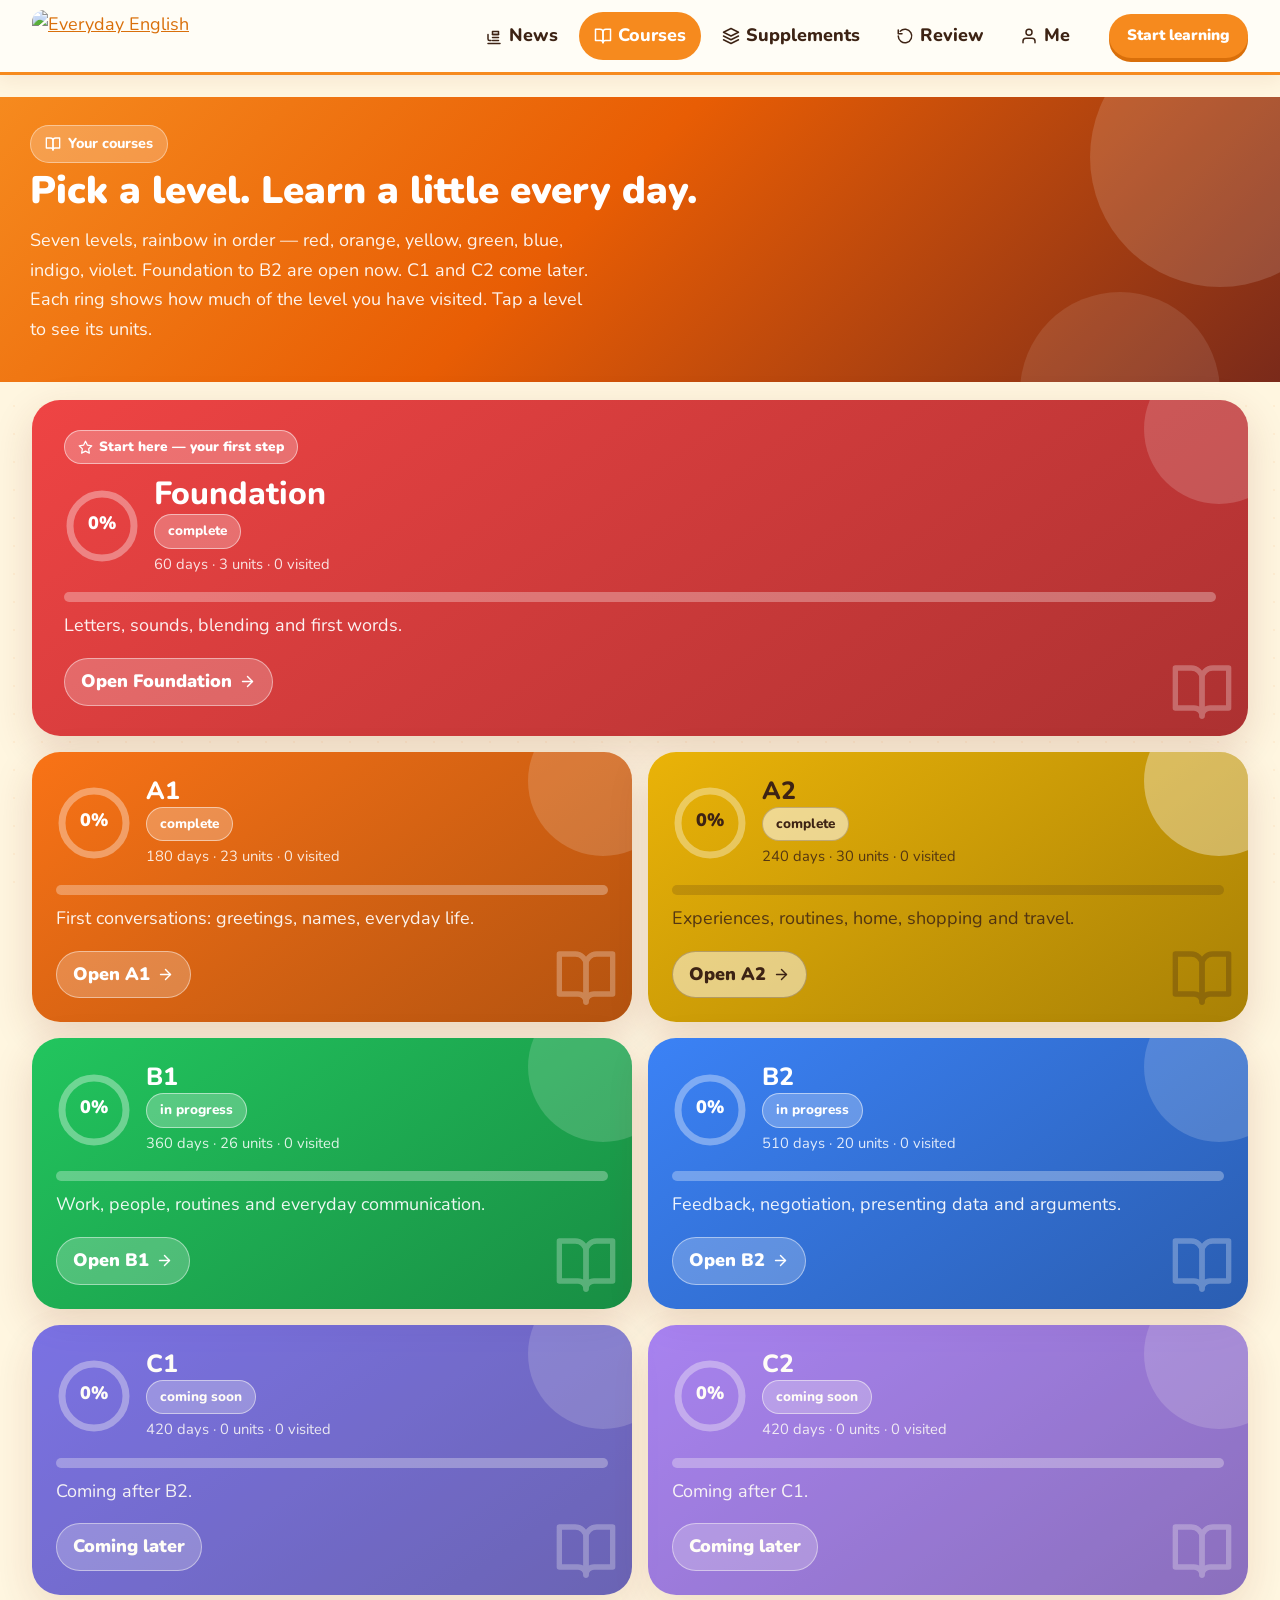
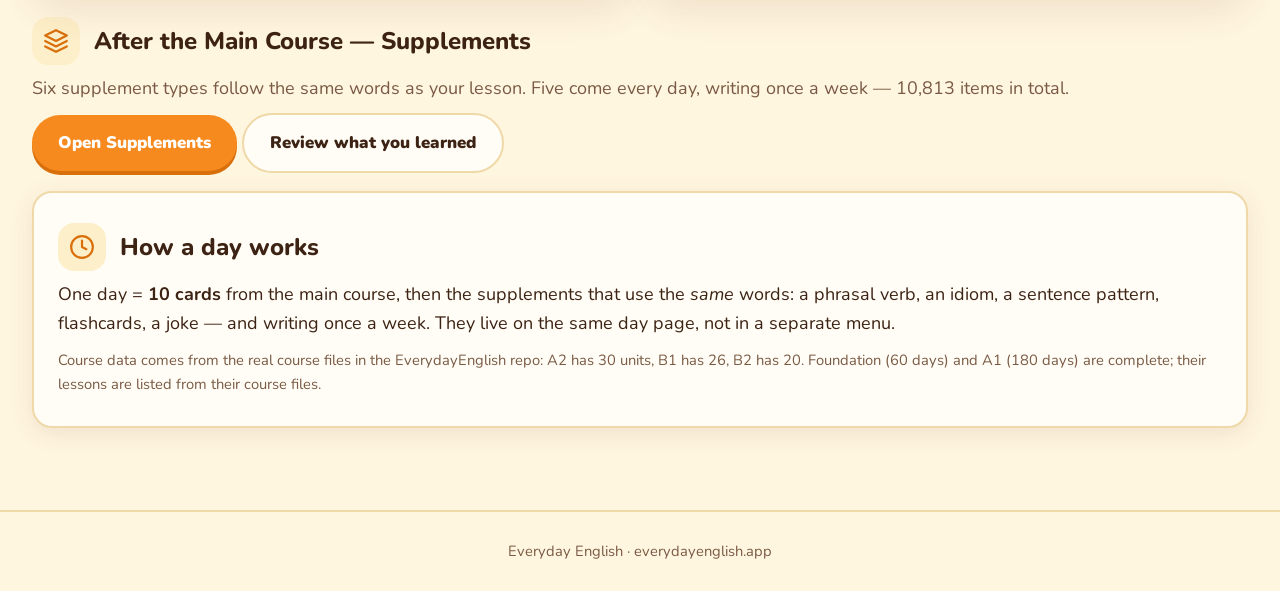
==== commit a2c4d1e4: "Website v3: full-width layout, app-ready nav (News/Courses/Supplements/Review/Me), supplements hub w" ====
--- a/website/courses.html
+++ b/website/courses.html
@@ -12,15 +12,18 @@
 <body>
 <header class="site"><div class="bar">
   <a class="logo" href="home.html"><img src="assets/logo-wordmark-1.webp" alt="Everyday English"></a>
-  <nav class="main">
-    <a href="home.html"><svg viewBox="0 0 24 24" fill="none" stroke="currentColor" stroke-width="2" stroke-linecap="round" stroke-linejoin="round"><path d="M4 22h16"/><path d="M18 14h-8"/><path d="M18 18h-8"/><path d="M18 10h-8"/><path d="M10 6h8v4h-8zM4 10v6a2 2 0 0 0 2 2h2"/></svg>Today's News</a>
-    <a href="courses.html" class="active"><svg viewBox="0 0 24 24" fill="none" stroke="currentColor" stroke-width="2" stroke-linecap="round" stroke-linejoin="round"><path d="M2 3h6a4 4 0 0 1 4 4v14a3 3 0 0 0-3-3H2z"/><path d="M22 3h-6a4 4 0 0 0-4 4v14a3 3 0 0 1 3-3h7z"/></svg>Courses</a>
-    <a href="settings.html"><svg viewBox="0 0 24 24" fill="none" stroke="currentColor" stroke-width="2" stroke-linecap="round" stroke-linejoin="round"><circle cx="12" cy="12" r="3"/><path d="M19.4 15a1.65 1.65 0 0 0 .33 1.82l.06.06a2 2 0 1 1-2.83 2.83l-.06-.06a1.65 1.65 0 0 0-1.82-.33 1.65 1.65 0 0 0-1 1.51V21a2 2 0 1 1-4 0v-.09A1.65 1.65 0 0 0 9 19.4a1.65 1.65 0 0 0-1.82.33l-.06.06a2 2 0 1 1-2.83-2.83l.06-.06a1.65 1.65 0 0 0 .33-1.82 1.65 1.65 0 0 0-1.51-1H3a2 2 0 1 1 0-4h.09A1.65 1.65 0 0 0 4.6 9a1.65 1.65 0 0 0-.33-1.82l-.06-.06a2 2 0 1 1 2.83-2.83l.06.06a1.65 1.65 0 0 0 1.82.33H9a1.65 1.65 0 0 0 1-1.51V3a2 2 0 1 1 4 0v.09a1.65 1.65 0 0 0 1 1.51 1.65 1.65 0 0 0 1.82-.33l.06-.06a2 2 0 1 1 2.83 2.83l-.06.06a1.65 1.65 0 0 0-.33 1.82V9a1.65 1.65 0 0 0 1.51 1H21a2 2 0 1 1 0 4h-.09a1.65 1.65 0 0 0-1.51 1z"/></svg>Settings</a>
+  <nav class="main" aria-label="Main navigation">
+    <a href="home.html" data-nav="news"><svg viewBox="0 0 24 24" fill="none" stroke="currentColor" stroke-width="2" stroke-linecap="round" stroke-linejoin="round"><path d="M4 22h16"/><path d="M18 14h-8"/><path d="M18 18h-8"/><path d="M18 10h-8"/><path d="M10 6h8v4h-8zM4 10v6a2 2 0 0 0 2 2h2"/></svg>News</a>
+    <a href="courses.html" data-nav="courses"><svg viewBox="0 0 24 24" fill="none" stroke="currentColor" stroke-width="2" stroke-linecap="round" stroke-linejoin="round"><path d="M2 3h6a4 4 0 0 1 4 4v14a3 3 0 0 0-3-3H2z"/><path d="M22 3h-6a4 4 0 0 0-4 4v14a3 3 0 0 1 3-3h7z"/></svg>Courses</a>
+    <a href="supplements.html" data-nav="supplements"><svg viewBox="0 0 24 24" fill="none" stroke="currentColor" stroke-width="2" stroke-linecap="round" stroke-linejoin="round"><polygon points="12 2 2 7 12 12 22 7 12 2"/><polyline points="2 17 12 22 22 17"/><polyline points="2 12 12 17 22 12"/></svg>Supplements</a>
+    <a href="review.html" data-nav="review"><svg viewBox="0 0 24 24" fill="none" stroke="currentColor" stroke-width="2" stroke-linecap="round" stroke-linejoin="round"><path d="M3 12a9 9 0 1 0 2.6-6.4"/><polyline points="3 4 3 9 8 9"/></svg>Review</a>
+    <a href="settings.html" data-nav="me"><svg viewBox="0 0 24 24" fill="none" stroke="currentColor" stroke-width="2" stroke-linecap="round" stroke-linejoin="round"><path d="M20 21v-2a4 4 0 0 0-4-4H8a4 4 0 0 0-4 4v2"/><circle cx="12" cy="7" r="4"/></svg>Me</a>
   </nav>
+  <a class="btn small header-cta" href="home.html">Start learning</a>
 </div></header>
 
 <div class="wrap">
-  <section class="hero" style="padding:28px 30px">
+  <section class="hero fullbleed" style="padding:28px 30px">
     <span class="hero-badge"><svg viewBox="0 0 24 24" fill="none" stroke="currentColor" stroke-width="2" stroke-linecap="round" stroke-linejoin="round"><path d="M2 3h6a4 4 0 0 1 4 4v14a3 3 0 0 0-3-3H2z"/><path d="M22 3h-6a4 4 0 0 0-4 4v14a3 3 0 0 1 3-3h7z"/></svg>Your courses</span>
     <h1>Pick a level. Learn a little every day.</h1>
     <p>Seven levels, rainbow in order — red, orange, yellow, green, blue, indigo, violet.
@@ -29,6 +32,13 @@
   </section>
 
   <div class="grid cols2" id="levelGrid" style="margin-top:18px"></div>
+
+  <div class="section-head" style="margin-top:22px">
+    <span class="ic-tile"><svg viewBox="0 0 24 24" fill="none" stroke="currentColor" stroke-width="2" stroke-linecap="round" stroke-linejoin="round"><polygon points="12 2 2 7 12 12 22 7 12 2"/><polyline points="2 17 12 22 22 17"/><polyline points="2 12 12 17 22 12"/></svg></span>
+    <h2>After the Main Course — Supplements</h2>
+  </div>
+  <p class="muted">Six supplement types follow the same words as your lesson. Five come every day, writing once a week — 10,813 items in total.</p>
+  <p><a class="btn" href="supplements.html">Open Supplements</a> <a class="btn ghost" href="review.html">Review what you learned</a></p>
 
   <section class="card">
     <div class="section-head">
@@ -78,5 +88,12 @@
   });
 })();
 </script>
+<nav class="tabbar" aria-label="App navigation">
+  <a href="home.html" data-tab="news"><svg viewBox="0 0 24 24" fill="none" stroke="currentColor" stroke-width="2" stroke-linecap="round" stroke-linejoin="round"><path d="M4 22h16"/><path d="M18 14h-8"/><path d="M18 18h-8"/><path d="M18 10h-8"/><path d="M10 6h8v4h-8zM4 10v6a2 2 0 0 0 2 2h2"/></svg><span>News</span></a>
+  <a href="courses.html" data-tab="courses"><svg viewBox="0 0 24 24" fill="none" stroke="currentColor" stroke-width="2" stroke-linecap="round" stroke-linejoin="round"><path d="M2 3h6a4 4 0 0 1 4 4v14a3 3 0 0 0-3-3H2z"/><path d="M22 3h-6a4 4 0 0 0-4 4v14a3 3 0 0 1 3-3h7z"/></svg><span>Courses</span></a>
+  <a href="supplements.html" data-tab="supplements"><svg viewBox="0 0 24 24" fill="none" stroke="currentColor" stroke-width="2" stroke-linecap="round" stroke-linejoin="round"><polygon points="12 2 2 7 12 12 22 7 12 2"/><polyline points="2 17 12 22 22 17"/><polyline points="2 12 12 17 22 12"/></svg><span>Supplements</span></a>
+  <a href="review.html" data-tab="review"><svg viewBox="0 0 24 24" fill="none" stroke="currentColor" stroke-width="2" stroke-linecap="round" stroke-linejoin="round"><path d="M3 12a9 9 0 1 0 2.6-6.4"/><polyline points="3 4 3 9 8 9"/></svg><span>Review</span></a>
+  <a href="settings.html" data-tab="me"><svg viewBox="0 0 24 24" fill="none" stroke="currentColor" stroke-width="2" stroke-linecap="round" stroke-linejoin="round"><path d="M20 21v-2a4 4 0 0 0-4-4H8a4 4 0 0 0-4 4v2"/><circle cx="12" cy="7" r="4"/></svg><span>Me</span></a>
+</nav>
 </body>
 </html>
--- a/website/styles.css
+++ b/website/styles.css
@@ -416,3 +416,124 @@
 /* A2 yellow: dark text on its lesson header, and a dark progress bar. */
 .lesson-head[data-level="a2"] p{color:rgba(61,35,20,.85)}
 .lesson-head[data-level="a2"] .progress{background:rgba(61,35,20,.18)}
+
+/* ================= v3 — full-width web layout + app-ready navigation ================ */
+/* James, 2026-11-20: web must fill the whole page (no narrow centre column);
+   mobile must adapt to a phone aspect ratio; the site will become an app, so
+   the same 5 destinations are the app's tab bar. Breakpoints: 1024px and 640px. */
+html,body{overflow-x:hidden}
+.wrap{max-width:1360px;padding:0 32px 64px}
+.narrow{max-width:880px}
+header.site .bar{max-width:1360px;padding:10px 32px}
+.header-cta{margin-left:8px}
+nav.main a.active{background:var(--primary);color:#fff}
+
+/* Full-bleed heroes: edge-to-edge bands inside the wide wrap. */
+.fullbleed{
+  width:100vw;max-width:100vw;
+  margin-left:calc(50% - 50vw);margin-right:calc(50% - 50vw);
+  border-radius:0;
+  padding-left:max(32px,calc((100vw - 1360px)/2 + 32px));
+  padding-right:max(32px,calc((100vw - 1360px)/2 + 32px));
+}
+.hero.fullbleed,.news-hero.fullbleed{box-shadow:none}
+
+/* Grids that stretch across the page. */
+.grid.cols3{grid-template-columns:repeat(3,minmax(0,1fr))}
+.grid.cols4{grid-template-columns:repeat(4,minmax(0,1fr))}
+.grid.cols2{grid-template-columns:repeat(2,minmax(0,1fr))}
+.grid.cols2.wide{grid-template-columns:repeat(2,minmax(0,1fr))}
+
+/* Two-column content + right sidebar (home / level / day on desktop). */
+.layout{display:grid;grid-template-columns:minmax(0,1fr) 340px;gap:24px;align-items:start}
+.layout-main{min-width:0}
+.sidebar{position:sticky;top:88px;display:flex;flex-direction:column;gap:16px}
+.sidebar .card{margin:0}
+.sidebar h3{margin:0 0 6px}
+.side-link{display:flex;align-items:center;gap:10px;padding:10px 4px;border-bottom:1px solid var(--border);text-decoration:none;color:inherit;font-weight:800}
+.side-link:last-child{border-bottom:0}
+.side-link svg{width:20px;height:20px;color:var(--primary-dark)}
+.side-link small{display:block;font-weight:600;color:var(--muted)}
+
+/* Stat row: 3–4 tiles across the full width. */
+.stat-row{display:grid;grid-template-columns:repeat(4,minmax(0,1fr));gap:16px;margin:18px 0}
+.stat-tile{background:var(--surface);border:2px solid var(--border);border-radius:var(--radius);padding:18px 20px;box-shadow:var(--shadow)}
+.stat-tile .num{font-size:1.9rem;font-weight:900;line-height:1.1}
+.stat-tile .lbl{font-weight:800;color:var(--muted)}
+.stat-tile .ic-tile{margin-bottom:8px}
+
+/* Supplement cards (hub + detail). Colour comes from the registry entry. */
+.supp-card{
+  display:block;text-decoration:none;color:inherit;background:var(--surface);
+  border:2px solid var(--border);border-radius:var(--radius-lg);overflow:hidden;
+  box-shadow:var(--shadow);
+}
+.supp-card .band{height:12px;background:var(--supp,#F68A1E)}
+.supp-card .body{padding:20px 22px}
+.supp-card h3{margin:10px 0 2px}
+.supp-card .zh{font-weight:800;color:var(--muted)}
+.supp-card p{color:var(--muted)}
+.supp-card .ic-tile{background:var(--supp,#F68A1E);color:#fff}
+.supp-card .go{font-weight:900;color:var(--primary-dark)}
+.level-chips{display:flex;gap:8px;flex-wrap:wrap;margin:12px 0}
+.level-chip{
+  display:inline-flex;align-items:center;gap:6px;text-decoration:none;
+  border:2px solid var(--border);background:var(--surface);color:var(--text);
+  font-weight:800;padding:9px 16px;border-radius:999px;font-family:inherit;cursor:pointer;
+}
+.level-chip .dot{width:12px;height:12px;border-radius:50%;background:var(--level,#F68A1E)}
+.level-chip.active{background:var(--text);border-color:var(--text);color:var(--surface)}
+.level-chip.active .dot{background:#fff}
+
+/* IA strip: News / Main Course / Supplements / Review cards on landing + courses. */
+.ia-strip{display:grid;grid-template-columns:repeat(4,minmax(0,1fr));gap:16px;margin:18px 0}
+.ia-card{display:block;text-decoration:none;color:inherit;background:var(--surface);border:2px solid var(--border);border-radius:var(--radius);padding:20px;box-shadow:var(--shadow)}
+.ia-card h3{margin:10px 0 4px}
+.ia-card p{margin:0;color:var(--muted)}
+.ia-card .step-no{font-size:.85rem;font-weight:900;color:var(--primary-dark);letter-spacing:.04em}
+
+/* Mobile bottom tab bar — the app's tab bar. Hidden on desktop. */
+.tabbar{
+  display:none;position:fixed;left:0;right:0;bottom:0;z-index:50;
+  background:var(--surface);border-top:2px solid var(--border);
+  padding:6px 4px calc(6px + env(safe-area-inset-bottom));
+  box-shadow:0 -6px 24px rgba(122,42,26,.10);
+}
+.tabbar a{
+  flex:1;display:flex;flex-direction:column;align-items:center;gap:2px;
+  text-decoration:none;color:var(--muted);font-weight:800;font-size:.78rem;
+  padding:6px 2px;border-radius:12px;min-height:52px;justify-content:center;
+}
+.tabbar a svg{width:24px;height:24px}
+.tabbar a.active{color:var(--primary-dark)}
+.tabbar a.active svg{color:var(--primary)}
+
+/* ---------- breakpoints ---------- */
+@media (max-width:1024px){
+  .wrap{padding:0 24px 64px}
+  header.site .bar{padding:10px 24px}
+  nav.main{display:none}              /* top nav links move to the bottom tab bar */
+  .header-cta{display:none}
+  .tabbar{display:flex}
+  body{padding-bottom:72px}           /* keep footer/content clear of the tab bar */
+  .layout{grid-template-columns:minmax(0,1fr)}
+  .sidebar{position:static}
+  .grid.cols4{grid-template-columns:repeat(2,minmax(0,1fr))}
+  .ia-strip{grid-template-columns:repeat(2,minmax(0,1fr))}
+  .stat-row{grid-template-columns:repeat(2,minmax(0,1fr))}
+  .level-card.featured{padding:24px}
+}
+@media (max-width:640px){
+  body{font-size:17px}
+  .wrap{padding:0 16px 64px}
+  header.site .bar{padding:8px 16px}
+  .logo img{height:40px}
+  .grid.cols2,.grid.cols3,.grid.cols4,.ia-strip,.stat-row{grid-template-columns:minmax(0,1fr)}
+  .hero{padding:26px 20px}
+  .hero h1{font-size:1.9rem}
+  .news-hero{padding:24px 20px}
+  .fullbleed{padding-left:16px;padding-right:16px}
+  .btn{padding:13px 20px}
+  .tabbar a{font-size:.72rem;min-height:56px}
+  .level-choice.featured{padding:20px}
+}
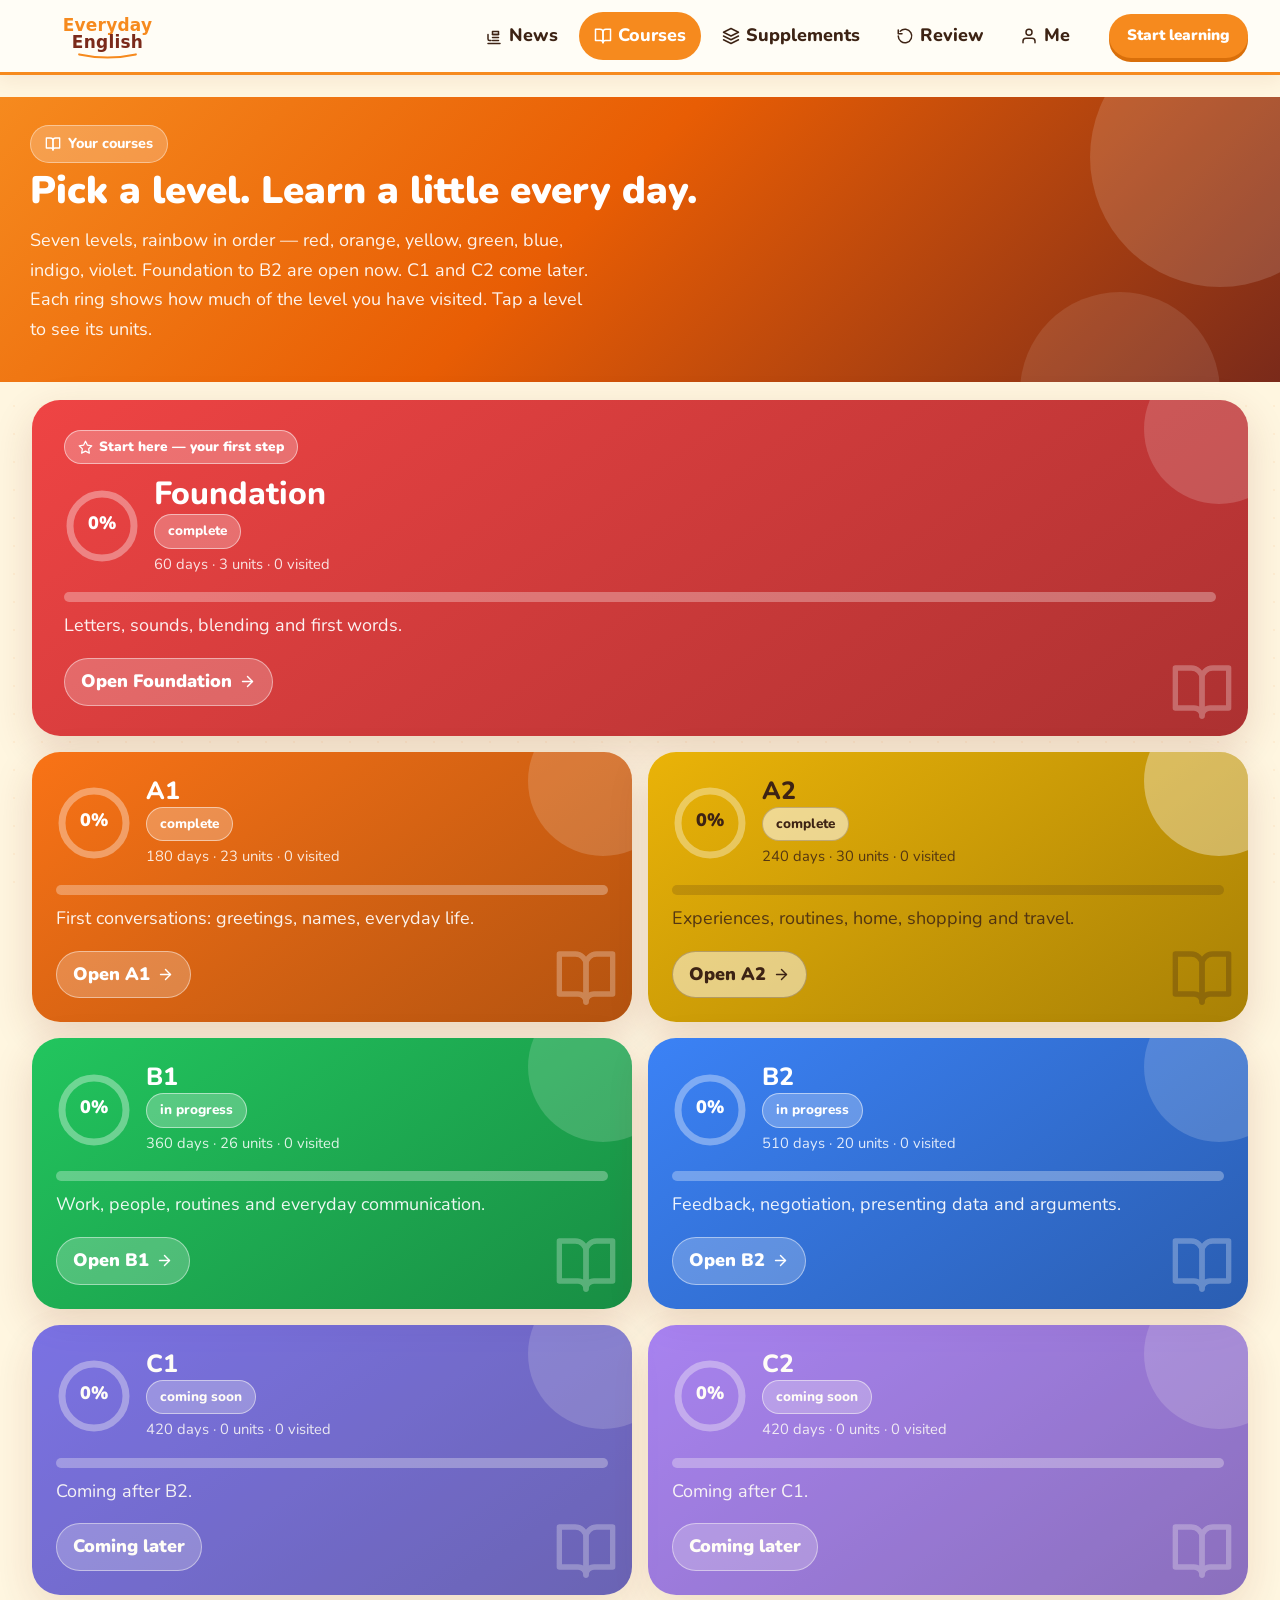
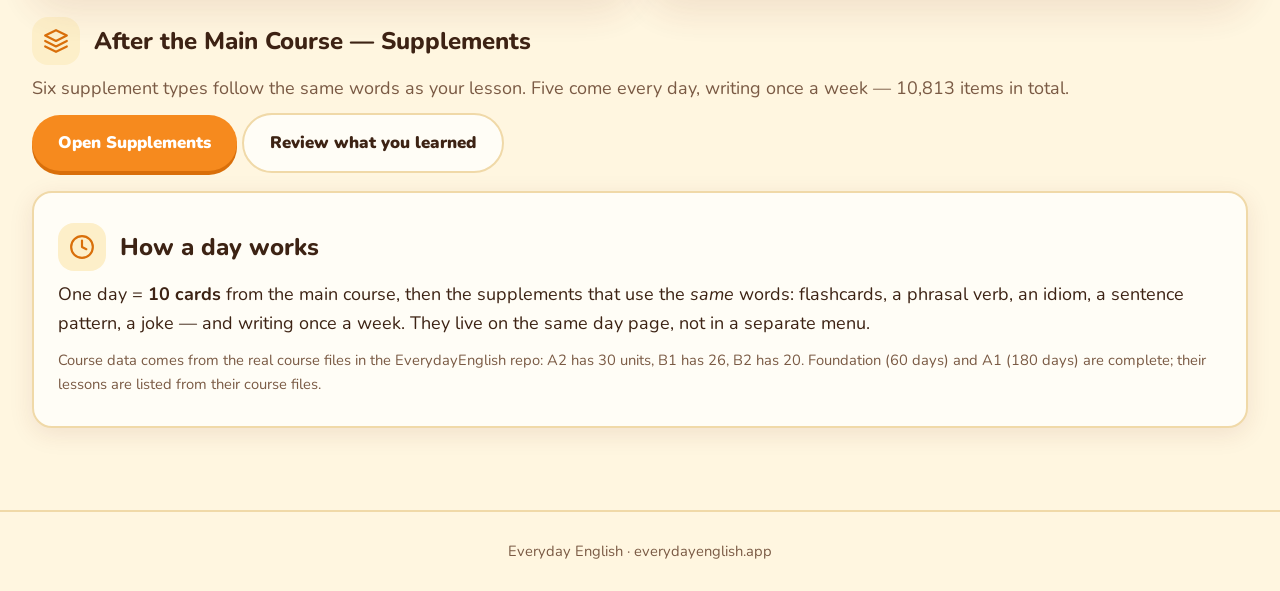
==== commit 3fce5438: "Logo as SVG wordmark (pushable as code) + supplement order: flashcards, phrasal verbs, idioms, sente" ====
--- a/website/courses.html
+++ b/website/courses.html
@@ -11,7 +11,7 @@
 </head>
 <body>
 <header class="site"><div class="bar">
-  <a class="logo" href="home.html"><img src="assets/logo-wordmark-1.webp" alt="Everyday English"></a>
+  <a class="logo" href="home.html"><img src="assets/logo-wordmark-1.svg" alt="Everyday English"></a>
   <nav class="main" aria-label="Main navigation">
     <a href="home.html" data-nav="news"><svg viewBox="0 0 24 24" fill="none" stroke="currentColor" stroke-width="2" stroke-linecap="round" stroke-linejoin="round"><path d="M4 22h16"/><path d="M18 14h-8"/><path d="M18 18h-8"/><path d="M18 10h-8"/><path d="M10 6h8v4h-8zM4 10v6a2 2 0 0 0 2 2h2"/></svg>News</a>
     <a href="courses.html" data-nav="courses"><svg viewBox="0 0 24 24" fill="none" stroke="currentColor" stroke-width="2" stroke-linecap="round" stroke-linejoin="round"><path d="M2 3h6a4 4 0 0 1 4 4v14a3 3 0 0 0-3-3H2z"/><path d="M22 3h-6a4 4 0 0 0-4 4v14a3 3 0 0 1 3-3h7z"/></svg>Courses</a>
@@ -46,7 +46,7 @@
       <h2>How a day works</h2>
     </div>
     <p>One day = <strong>10 cards</strong> from the main course, then the supplements that use
-    the <em>same</em> words: a phrasal verb, an idiom, a sentence pattern, flashcards,
+    the <em>same</em> words: flashcards, a phrasal verb, an idiom, a sentence pattern,
     a joke — and writing once a week. They live on the same day page, not in a separate menu.</p>
     <p class="small muted">Course data comes from the real course files in the EverydayEnglish repo:
     A2 has 30 units, B1 has 26, B2 has 20. Foundation (60 days) and A1 (180 days) are
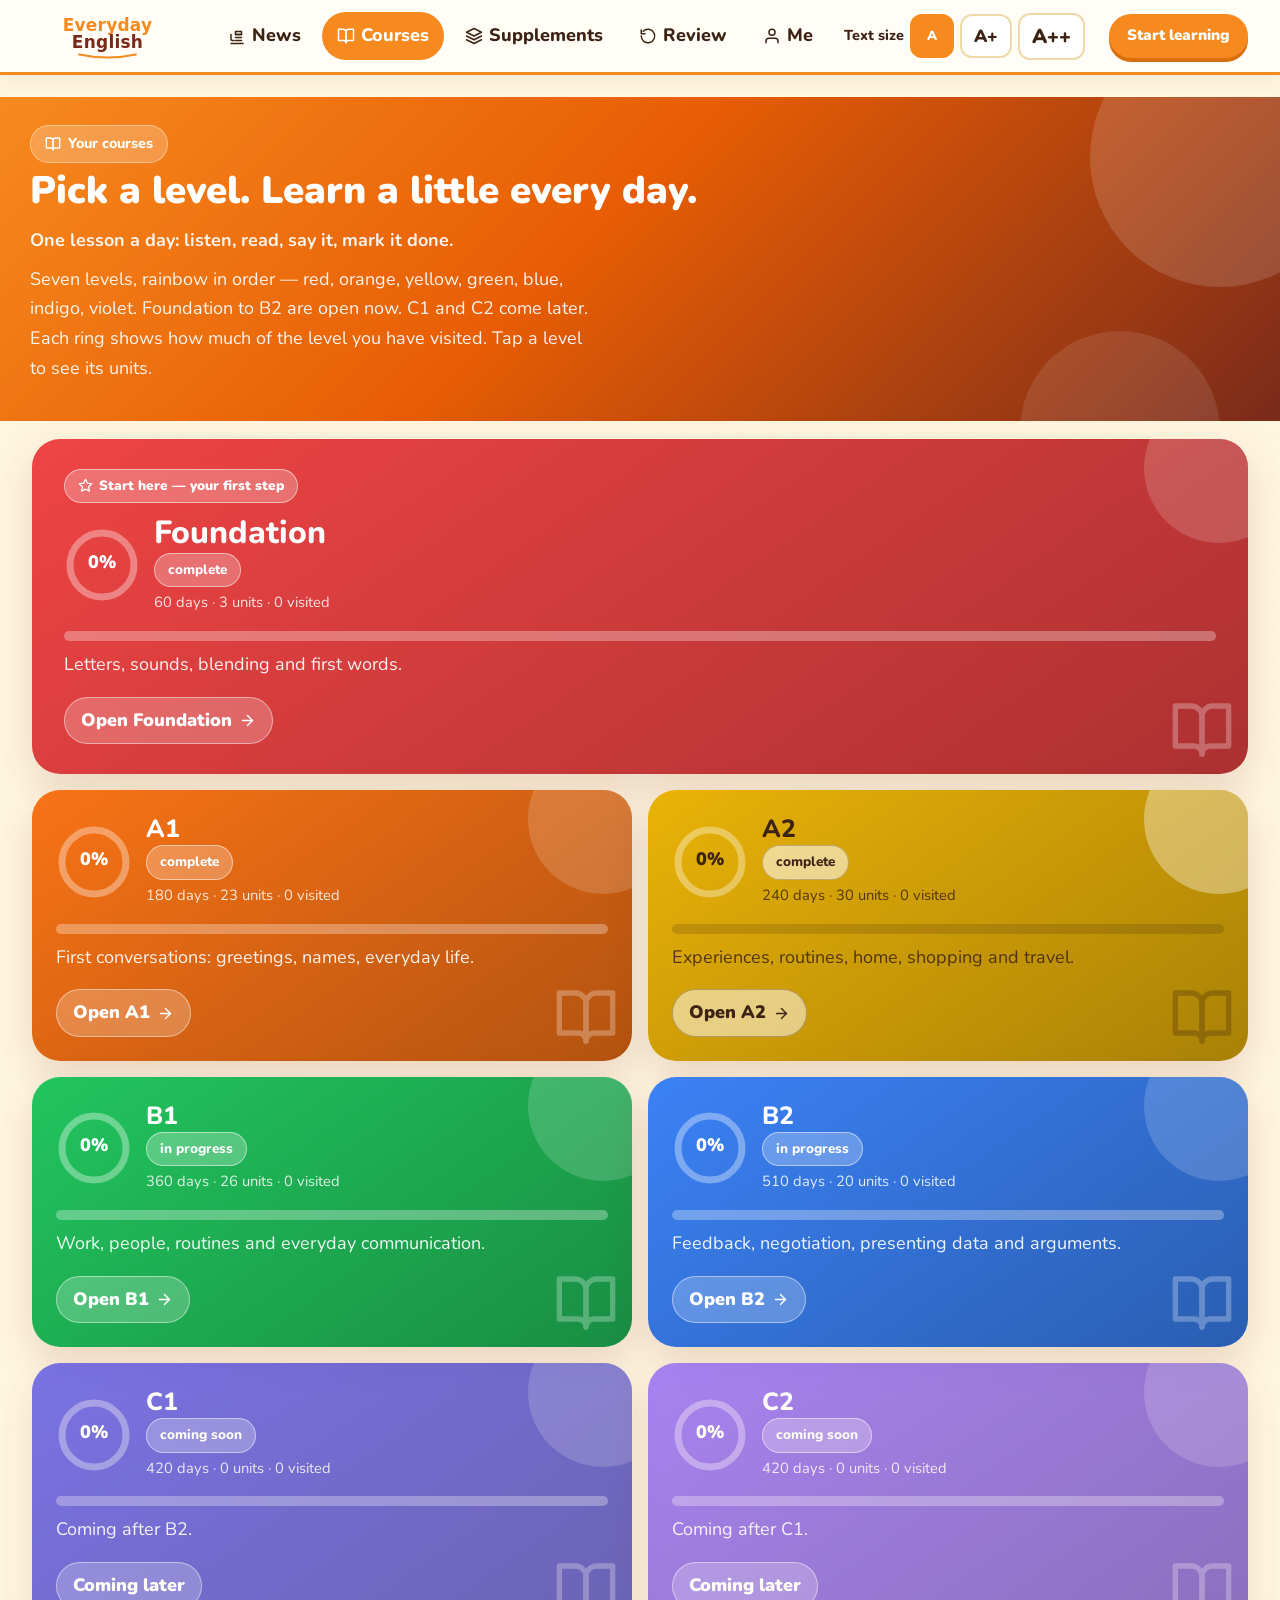
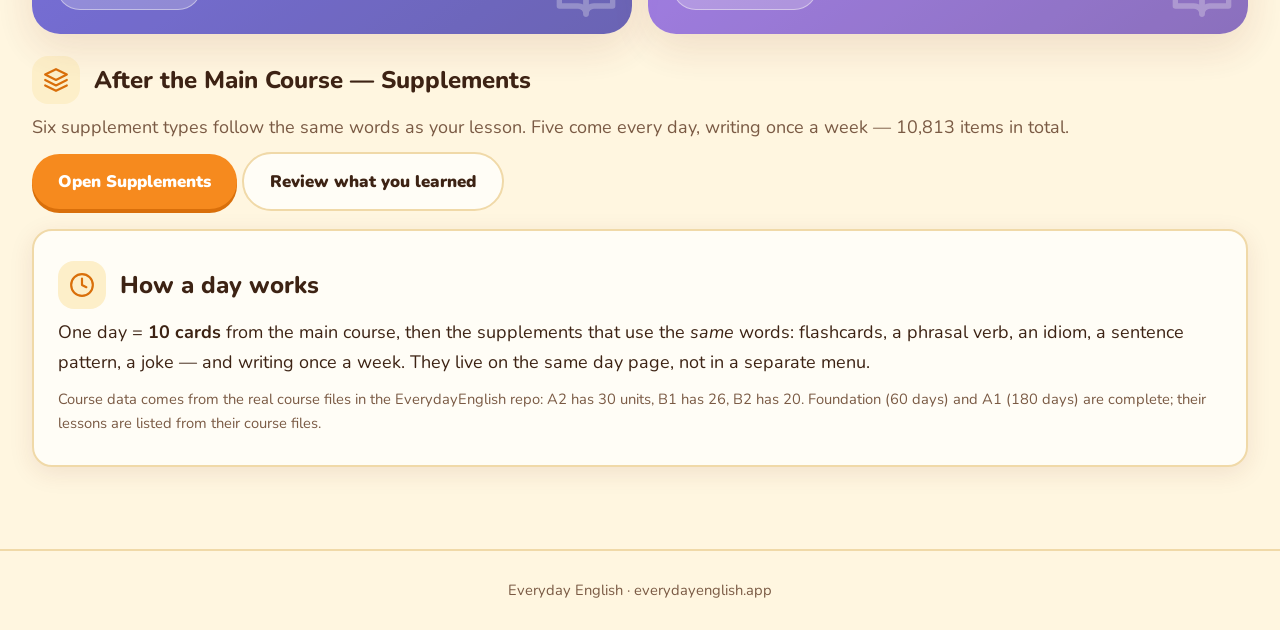
==== commit ab44af6e: "Simplify + audio everywhere + text size: collapsible level units, 3-step guides, Listen buttons on e" ====
--- a/website/courses.html
+++ b/website/courses.html
@@ -26,6 +26,7 @@
   <section class="hero fullbleed" style="padding:28px 30px">
     <span class="hero-badge"><svg viewBox="0 0 24 24" fill="none" stroke="currentColor" stroke-width="2" stroke-linecap="round" stroke-linejoin="round"><path d="M2 3h6a4 4 0 0 1 4 4v14a3 3 0 0 0-3-3H2z"/><path d="M22 3h-6a4 4 0 0 0-4 4v14a3 3 0 0 1 3-3h7z"/></svg>Your courses</span>
     <h1>Pick a level. Learn a little every day.</h1>
+    <p><strong>One lesson a day: listen, read, say it, mark it done.</strong></p>
     <p>Seven levels, rainbow in order — red, orange, yellow, green, blue, indigo, violet.
     Foundation to B2 are open now. C1 and C2 come later. Each ring shows how much of the
     level you have visited. Tap a level to see its units.</p>
--- a/website/styles.css
+++ b/website/styles.css
@@ -48,7 +48,7 @@
 body{
   margin:0; background:var(--bg); color:var(--text);
   font-family:'Nunito',system-ui,-apple-system,'Segoe UI',sans-serif;
-  font-size:18px; line-height:1.65;
+  font-size:1.125rem; line-height:1.65;
 }
 body::before{ /* subtle warm dot texture across the whole site */
   content:""; position:fixed; inset:0; z-index:-1; pointer-events:none;
@@ -381,7 +381,7 @@
   border-radius:16px;padding:16px 18px;margin:14px 0;
 }
 @media (max-width:600px){
-  body{font-size:17px}h1{font-size:1.7rem}.logo img{height:42px}
+  body{font-size:1.0625rem}h1{font-size:1.7rem}.logo img{height:42px}
   .hero{padding:26px 20px}.hero h1{font-size:1.9rem}
   .news-hero{padding:24px 20px}
   .kv{grid-template-columns:1fr}
@@ -468,12 +468,12 @@
   border:2px solid var(--border);border-radius:var(--radius-lg);overflow:hidden;
   box-shadow:var(--shadow);
 }
-.supp-card .band{height:12px;background:var(--supp,#F68A1E)}
+.supp-card .band{height:12px;background:var(--surface-2);border-bottom:2px solid var(--border)}
 .supp-card .body{padding:20px 22px}
 .supp-card h3{margin:10px 0 2px}
 .supp-card .zh{font-weight:800;color:var(--muted)}
 .supp-card p{color:var(--muted)}
-.supp-card .ic-tile{background:var(--supp,#F68A1E);color:#fff}
+.supp-card .ic-tile{background:var(--surface-2);color:var(--text);border:2px solid var(--border)}
 .supp-card .go{font-weight:900;color:var(--primary-dark)}
 .level-chips{display:flex;gap:8px;flex-wrap:wrap;margin:12px 0}
 .level-chip{
@@ -524,7 +524,7 @@
   .level-card.featured{padding:24px}
 }
 @media (max-width:640px){
-  body{font-size:17px}
+  body{font-size:1.0625rem}
   .wrap{padding:0 16px 64px}
   header.site .bar{padding:8px 16px}
   .logo img{height:40px}
@@ -537,3 +537,38 @@
   .tabbar a{font-size:.72rem;min-height:56px}
   .level-choice.featured{padding:20px}
 }
+
+/* Read aloud (news lesson, v3.1): one Listen button per paragraph, never read-all. */
+.read-controls{display:flex;gap:10px;align-items:center;flex-wrap:wrap;background:var(--surface-2);border:2px solid var(--border);border-radius:14px;padding:10px 14px;margin:0 0 18px}
+.read-controls label{font-weight:800;margin:0}
+.read-controls select{width:auto;max-width:160px;padding:8px 10px}
+.listen-btn{display:inline-flex;align-items:center;gap:6px;border:2px solid var(--primary);background:#fff;color:var(--primary-dark);font-family:inherit;font-weight:900;font-size:1rem;min-height:44px;padding:10px 16px;border-radius:999px;cursor:pointer;margin:0 8px 4px 0;vertical-align:middle}
+.listen-btn svg{width:16px;height:16px;flex:0 0 auto}
+.listen-btn:hover{background:var(--surface-2)}
+.listen-btn.playing{background:var(--primary);border-color:var(--primary);color:#fff}
+.speaking{background:var(--surface-2);border-radius:12px;box-shadow:inset 0 0 0 2px var(--primary)}
+blockquote.speaking,li.speaking{padding-left:14px}
+
+/* Text size control (header on every page + Settings card). 44px tap targets. */
+.font-size{display:inline-flex;align-items:center;gap:6px;flex-wrap:wrap}
+.font-size-label{font-weight:800;font-size:.9rem}
+.font-size button{min-height:44px;min-width:44px;padding:8px 12px;border:2px solid var(--border);background:#fff;color:var(--text);border-radius:12px;font-family:inherit;font-weight:900;cursor:pointer}
+.font-size button[data-font-size="large"]{font-size:1.1rem}
+.font-size button[data-font-size="extra"]{font-size:1.25rem}
+.font-size button.active{background:var(--primary);border-color:var(--primary);color:#fff}
+.font-size button:focus-visible{outline:3px solid var(--primary);outline-offset:2px}
+
+/* How-to strip: 3 plain steps at the top of a page, so any learner knows what to do. */
+.howto{display:flex;gap:12px;flex-wrap:wrap;background:var(--surface-2);border:2px solid var(--border);border-radius:14px;padding:12px 16px;margin:14px 0;font-weight:800}
+.howto b{color:var(--primary-dark)}
+
+/* Collapsible units on level pages: only the next unit starts open. */
+details.unit summary{cursor:pointer;list-style:none}
+details.unit summary::-webkit-details-marker{display:none}
+details.unit summary:focus-visible{outline:3px solid var(--primary);outline-offset:2px;border-radius:16px}
+details.unit .unit-hint{font-size:.9rem;color:var(--muted);font-weight:800;white-space:nowrap}
+details.unit[open] .unit-hint{display:none}
+
+/* Tappable words: tap any .speakable word to hear it. */
+.speakable{cursor:pointer}
+.speakable:focus-visible{outline:3px solid var(--primary);outline-offset:2px;border-radius:8px}
